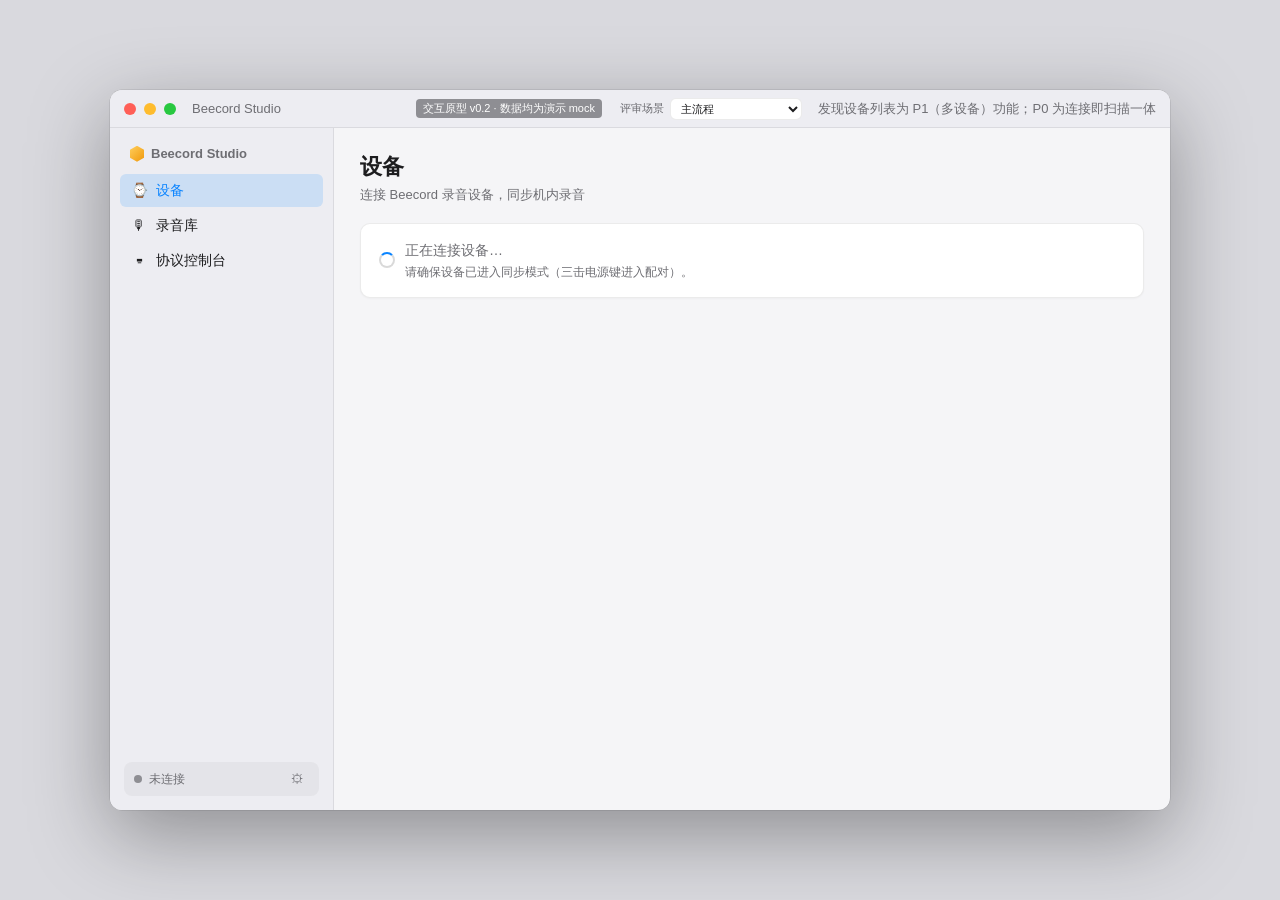
==== docs/prototype/index.html @ 078883e6 "feat: sidebar brand header, status footer, settings gear entry - Brand mark + app name at sidebar to" ====
<!DOCTYPE html>
<html lang="zh-CN">
<head>
<meta charset="utf-8">
<meta name="viewport" content="width=device-width, initial-scale=1">
<title>Beecord Studio — 交互原型</title>
<style>
  :root{
    --accent:#0a84ff; --text:#1d1d1f; --text2:#6e6e73; --text3:#8e8e93;
    --bg:#f5f5f7; --sidebar:rgba(237,237,242,.92); --card:#ffffff;
    --border:rgba(0,0,0,.08); --ok:#30d158; --warn:#ff9f0a; --danger:#ff453a;
  }
  *{margin:0;padding:0;box-sizing:border-box;-webkit-font-smoothing:antialiased}
  html,body{height:100%}
  body{
    font:14px/1.5 -apple-system,BlinkMacSystemFont,"SF Pro Text","PingFang SC",sans-serif;
    background:#d9d9de;color:var(--text);display:flex;align-items:center;justify-content:center;
  }
  .window{
    width:1060px;height:720px;background:var(--bg);border-radius:12px;overflow:hidden;
    box-shadow:0 24px 80px rgba(0,0,0,.35),0 0 0 .5px rgba(0,0,0,.15);
    display:flex;flex-direction:column;
  }
  .titlebar{
    height:38px;flex:none;display:flex;align-items:center;padding:0 14px;gap:8px;
    background:var(--sidebar);border-bottom:1px solid var(--border);user-select:none;
  }
  .dot{width:12px;height:12px;border-radius:50%}
  .dot.r{background:#ff5f57}.dot.y{background:#febc2e}.dot.g{background:#28c840}
  .titlebar span{margin-left:8px;font-size:13px;color:var(--text2)}
  .titlebar .proto{margin-left:auto;font-size:11px;color:#fff;background:#8e8e93;border-radius:4px;padding:1px 7px}
  .proto-picker{display:flex;align-items:center;gap:6px;margin-left:10px;font-size:11px;color:var(--text2)}
  .proto-picker select{font:11px -apple-system,sans-serif;padding:3px 6px;border:1px solid var(--border);border-radius:6px;background:#fff;color:var(--text)}
  .proto-note{margin-left:10px;font-size:11px;color:var(--warn)}
  .body{flex:1;display:flex;min-height:0;position:relative}
  /* ---------- 侧栏 ---------- */
  .sidebar{
    width:224px;flex:none;background:var(--sidebar);border-right:1px solid var(--border);
    display:flex;flex-direction:column;padding:12px 10px;user-select:none;
  }
  .brand{font-size:13px;font-weight:600;color:var(--text2);padding:4px 10px 10px;display:flex;align-items:center;gap:7px}
  .brand .hex{width:14px;height:16px;flex:none;background:linear-gradient(135deg,#ffce5c,#f0980a);
    clip-path:polygon(50% 0,100% 25%,100% 75%,50% 100%,0 75%,0 25%)}
  .nav-item{
    display:flex;align-items:center;gap:8px;padding:6px 10px;border-radius:6px;cursor:pointer;
    font-size:14px;color:var(--text);margin-bottom:2px;
  }
  .nav-item .ico{width:18px;text-align:center}
  .nav-item:hover{background:rgba(0,0,0,.05)}
  .nav-item.active{background:rgba(10,132,255,.15);color:var(--accent);font-weight:500}
  .nav-item.hidden{display:none}
  .sidebar .spacer{flex:1}
  .dev-status{
    margin:8px 4px 2px;padding:8px 10px;border-radius:8px;background:rgba(0,0,0,.04);
    font-size:12px;color:var(--text2);display:flex;align-items:center;gap:7px;
  }
  .dev-status .sd{width:8px;height:8px;border-radius:50%;background:var(--text3)}
  .dev-status.on .sd{background:var(--ok)}
  .dev-gear{margin-left:auto;border:none;background:transparent;cursor:pointer;font-size:13px;
    color:var(--text2);padding:1px 5px;border-radius:5px;line-height:1.2}
  .dev-gear:hover{background:rgba(0,0,0,.06)}
  /* ---------- 主区 ---------- */
  .main{flex:1;overflow-y:auto;padding:22px 26px;min-width:0}
  .main section{display:none}
  .main section.active{display:block}
  h1{font-size:22px;font-weight:700;margin-bottom:2px}
  .sub{color:var(--text2);font-size:13px;margin-bottom:18px}
  .card{
    background:var(--card);border:1px solid var(--border);border-radius:10px;
    padding:16px 18px;margin-bottom:16px;box-shadow:0 1px 2px rgba(0,0,0,.03);
  }
  .card h3{font-size:14px;font-weight:600;margin-bottom:10px}
  /* 按钮 */
  button{
    font:13px/1 -apple-system,sans-serif;padding:6px 14px;border-radius:6px;cursor:pointer;
    border:1px solid var(--border);background:#fff;color:var(--text);
  }
  button:hover:not(:disabled){background:#f2f2f5}
  button.primary{background:var(--accent);border-color:transparent;color:#fff}
  button.primary:hover:not(:disabled){background:#0066d6}
  button.danger{color:var(--danger)}
  button:disabled{opacity:.45;cursor:default}
  button.sm{padding:4px 10px;font-size:12px}
  /* 扫描/设备 */
  .scan-row{display:flex;align-items:center;gap:10px;color:var(--text2)}
  .scan-sub{font-size:12px;color:var(--text2);margin-top:2px}
  .spinner{
    width:16px;height:16px;border:2px solid rgba(0,0,0,.15);border-top-color:var(--accent);
    border-radius:50%;animation:spin 1s linear infinite;flex:none;
  }
  @keyframes spin{to{transform:rotate(360deg)}}
  .dev-row{display:flex;align-items:center;gap:14px}
  .dev-ico{
    width:44px;height:44px;border-radius:10px;background:linear-gradient(135deg,#ffce5c,#f0980a);
    display:flex;align-items:center;justify-content:center;font-size:22px;flex:none;color:#101014;
  }
  .dev-meta{flex:1;min-width:0}
  .dev-name{font-weight:600;font-size:15px}
  .dev-sub{font-size:12px;color:var(--text2);margin-top:2px}
  .info-grid{display:grid;grid-template-columns:repeat(4,1fr);gap:12px;margin-bottom:6px}
  .info-item .k{font-size:11px;color:var(--text3)}
  .info-item .v{font-size:15px;font-weight:600;margin-top:1px}
  .meter{height:6px;border-radius:3px;background:rgba(0,0,0,.08);overflow:hidden;margin-top:6px}
  .meter>i{display:block;height:100%;background:var(--accent);border-radius:3px}
  /* 文件表 */
  .files-toolbar{display:flex;align-items:center;gap:12px;margin-bottom:10px;font-size:13px}
  .files-toolbar .grow{flex:1}
  table{width:100%;border-collapse:collapse;font-size:13px}
  th{font-size:11px;color:var(--text3);text-align:left;font-weight:500;padding:4px 8px;border-bottom:1px solid var(--border)}
  td{padding:7px 8px;border-bottom:1px solid rgba(0,0,0,.05)}
  tr:last-child td{border-bottom:none}
  tr.sel td{background:rgba(10,132,255,.06)}
  .st{font-size:12px;color:var(--text3);white-space:nowrap}
  .st.ok{color:var(--ok)}
  .st.dl{color:var(--accent)}
  .st .mini{display:inline-block;width:80px;height:4px;background:rgba(0,0,0,.1);border-radius:2px;vertical-align:middle;margin-right:6px;overflow:hidden}
  .st .mini>i{display:block;height:100%;background:var(--accent)}
  .dl-footer{display:none;align-items:center;gap:12px;margin-top:12px;padding-top:12px;border-top:1px solid var(--border);font-size:12px;color:var(--text2)}
  .dl-footer .bar{flex:1;height:6px;border-radius:3px;background:rgba(0,0,0,.08);overflow:hidden}
  .dl-footer .bar>i{display:block;height:100%;background:var(--accent);width:0%}
  /* 开关 */
  .switch{position:relative;width:34px;height:20px;display:inline-block;vertical-align:middle}
  .switch input{display:none}
  .switch i{position:absolute;inset:0;background:rgba(0,0,0,.18);border-radius:10px;transition:.2s;cursor:pointer}
  .switch i:before{content:"";position:absolute;width:16px;height:16px;background:#fff;border-radius:50%;top:2px;left:2px;transition:.2s;box-shadow:0 1px 2px rgba(0,0,0,.2)}
  .switch input:checked+i{background:var(--ok)}
  .switch input:checked+i:before{left:16px}
  /* 录音库 */
  .lib-wrap{display:flex;gap:16px;min-height:0}
  .lib-list{width:280px;flex:none;display:flex;flex-direction:column;gap:6px}
  .lib-item{background:var(--card);border:1px solid var(--border);border-radius:8px;padding:10px 12px;cursor:pointer}
  .lib-item:hover{border-color:rgba(10,132,255,.4)}
  .lib-item.active{border-color:var(--accent);box-shadow:0 0 0 1px var(--accent)}
  .lib-item .t{font-weight:600;font-size:13px}
  .lib-item .m{font-size:11px;color:var(--text3);margin-top:2px;display:flex;justify-content:space-between}
  .badge{font-size:10px;padding:1px 6px;border-radius:4px;background:rgba(0,0,0,.07);color:var(--text2)}
  .badge.tr{color:var(--accent);background:rgba(10,132,255,.12)}
  .badge.sum{color:#bf5af2;background:rgba(191,90,242,.12)}
  .lib-detail{flex:1;min-width:0}
  .lib-title{font-size:17px;font-weight:700;border:none;background:transparent;width:100%;outline:none;padding:2px 0}
  .player{display:flex;flex-direction:column;gap:10px}
  .wave{display:flex;align-items:flex-end;gap:2px;height:56px;padding:4px 2px}
  .wave i{flex:1;background:rgba(10,132,255,.35);border-radius:1px;min-height:3px}
  .wave i.played{background:var(--accent)}
  .pc{display:flex;align-items:center;gap:14px}
  .pc button{border-radius:16px}
  .pc .time{font-size:12px;color:var(--text2);font-variant-numeric:tabular-nums}
  .pc .prog{flex:1;height:4px;background:rgba(0,0,0,.08);border-radius:2px;overflow:hidden;cursor:pointer}
  .pc .prog>i{display:block;height:100%;background:var(--accent);width:0%}
  .op-row{display:flex;gap:8px;flex-wrap:wrap;margin-top:12px}
  .tabs{display:flex;gap:2px;border-bottom:1px solid var(--border);margin:16px 0 12px}
  .tabs div{padding:6px 14px;font-size:13px;cursor:pointer;color:var(--text2);border-bottom:2px solid transparent;margin-bottom:-1px}
  .tabs div.active{color:var(--accent);border-bottom-color:var(--accent);font-weight:500}
  .tr-line{display:flex;gap:12px;font-size:13px;padding:5px 0;cursor:pointer}
  .tr-line:hover{background:rgba(10,132,255,.05)}
  .tr-line .ts{color:var(--accent);font-variant-numeric:tabular-nums;flex:none;font-size:12px;padding-top:1px}
  .empty{display:flex;flex-direction:column;align-items:center;gap:10px;padding:34px 0;color:var(--text2);font-size:13px}
  .empty-state{min-height:400px;display:flex;flex-direction:column;align-items:center;justify-content:center;text-align:center;padding:40px}
  .state-icon{width:40px;height:40px;color:var(--text3);margin-bottom:4px}
  .state-title{font-size:15px;line-height:1.4;font-weight:600;color:var(--text)}
  .state-copy{max-width:380px;line-height:1.6;color:var(--text2)}
  .state-actions{display:flex;align-items:center;justify-content:center;gap:8px;margin-top:6px}
  #files-empty{min-height:250px;justify-content:center}
  #files-empty .state-copy{max-width:330px}
  .permission-overlay{position:absolute;inset:0;z-index:30;display:none;align-items:center;justify-content:center;background:rgba(245,245,247,.97)}
  .permission-overlay .empty-state{width:480px;min-height:0;background:transparent;border:none;box-shadow:none}
  .sum-sec{margin-bottom:14px}
  .sum-sec h4{font-size:13px;color:var(--accent);margin-bottom:6px}
  .sum-sec li{font-size:13px;margin-left:18px;margin-bottom:4px}
  /* 控制台 */
  .con-toolbar{display:flex;gap:8px;flex-wrap:wrap;margin-bottom:12px;align-items:center}
  .con-toolbar select{font:12px -apple-system;padding:4px 8px;border-radius:6px;border:1px solid var(--border)}
  .con-log{height:390px;overflow-y:auto;background:#1e1e24;border-radius:8px;padding:10px 12px;font:12px/1.7 "SF Mono",Menlo,monospace}
  .con-log .row{display:flex;gap:10px;white-space:nowrap;cursor:default}
  .con-log .t{color:#636366}
  .con-log .dir.up{color:#64d2ff}
  .con-log .dir.dn{color:#30d158}
  .con-log .ty{color:#bf5af2}
  .con-log .pl{color:#d9d9de;overflow:hidden;text-overflow:ellipsis}
  .con-log .pl b{color:#ffd60a;font-weight:400}
  .con-input{display:flex;gap:8px;margin-top:10px}
  .con-input input{flex:1;font:12px "SF Mono",Menlo,monospace;padding:8px 10px;border:1px solid var(--border);border-radius:6px;background:#fff}
  /* 设置 */
  .form-row{display:flex;align-items:center;gap:12px;padding:8px 0;border-bottom:1px solid rgba(0,0,0,.05)}
  .form-row:last-child{border-bottom:none}
  .form-row label{width:120px;flex:none;font-size:13px;color:var(--text2)}
  .form-row input[type=text],.form-row input[type=password],.form-row select{
    flex:1;font:13px -apple-system;padding:6px 10px;border:1px solid var(--border);border-radius:6px;background:#fff;max-width:360px;
  }
  .form-row .note{font-size:11px;color:var(--text3)}
  .ck-row{display:flex;gap:18px;flex-wrap:wrap;font-size:13px;padding-top:4px}
  .ck-row label{display:flex;gap:6px;align-items:center}
  .toast{
    position:fixed;left:50%;bottom:34px;transform:translateX(-50%) translateY(20px);
    background:rgba(30,30,36,.94);color:#fff;font-size:13px;padding:9px 18px;border-radius:8px;
    opacity:0;transition:.25s;pointer-events:none;
  }
  .toast.show{opacity:1;transform:translateX(-50%) translateY(0)}
</style>
</head>
<body>
<div class="window">
  <div class="titlebar">
    <div class="dot r"></div><div class="dot y"></div><div class="dot g"></div>
    <span>Beecord Studio</span>
    <span class="proto">交互原型 v0.2 · 数据均为演示 mock</span>
    <label class="proto-picker">评审场景
      <select id="prototype-scenario">
        <option value="normal">主流程</option>
        <option value="no-device">未发现设备</option>
        <option value="device-empty">已连接 · 设备无录音</option>
        <option value="library-empty">录音库为空</option>
        <option value="library-no-selection">录音库未选择</option>
        <option value="bluetooth-off">蓝牙不可用</option>
      </select>
    </label>
    <span class="proto-note">发现设备列表为 P1（多设备）功能；P0 为连接即扫描一体</span>
  </div>
  <div class="body">
    <aside class="sidebar">
      <div class="brand"><span class="hex"></span>Beecord Studio</div>
      <div class="nav-item active" data-view="device"><span class="ico">⌚</span>设备</div>
      <div class="nav-item" data-view="library"><span class="ico">🎙</span>录音库</div>
      <div class="nav-item" data-view="console" id="nav-console"><span class="ico">⌨</span>协议控制台</div>
      <div class="spacer"></div>
      <div class="dev-status" id="dev-status"><span class="sd"></span><span id="dev-status-text">未连接</span><button class="dev-gear" id="btn-settings-gear" title="设置（实际实现为标准 Settings 窗口 ⌘,）">⚙</button></div>
    </aside>

    <main class="main">
      <!-- ============ 设备 ============ -->
      <section id="view-device" class="active">
        <h1>设备</h1>
        <div class="sub">连接 Beecord 录音设备，同步机内录音</div>

        <div class="card" id="scan-card">
          <div class="scan-row"><div class="spinner"></div>
            <div><div>正在连接设备…</div><div class="scan-sub">请确保设备已进入同步模式（三击电源键进入配对）。</div></div>
          </div>
        </div>

        <div class="card empty-state" id="device-empty" style="display:none">
          <svg class="state-icon" viewBox="0 0 40 40" fill="none" stroke="currentColor" stroke-width="1.5" aria-hidden="true">
            <rect x="12" y="8" width="16" height="24" rx="5"></rect><path d="M16 4h8M16 36h8M17 14h6M17 18h6"></path>
          </svg>
          <div class="state-title">未发现 Beecord 设备</div>
          <div class="state-copy">确认手表已开机并位于 Mac 附近，然后三击电源键进入配对模式。</div>
          <div class="state-actions"><button class="primary" id="btn-rescan">重新扫描</button></div>
        </div>

        <div id="connected-area" style="display:none">
          <div class="card">
            <div class="dev-row" style="margin-bottom:12px">
              <div class="dev-ico">⌚</div>
              <div class="dev-meta">
                <div class="dev-name">Beecord Watch · A1B2</div>
                <div class="dev-sub">已连接 · MTU 247 · 52 KB/s</div>
              </div>
              <button id="btn-disconnect">断开</button>
            </div>
            <div class="info-grid">
              <div class="info-item"><div class="k">型号</div><div class="v">Beecord Watch</div></div>
              <div class="info-item"><div class="k">固件</div><div class="v">0.1.0 (BE EC)</div></div>
              <div class="info-item"><div class="k">电量</div><div class="v" id="dev-batt">68%</div></div>
              <div class="info-item"><div class="k">存储</div><div class="v">6.2 / 29,816 MB</div>
                <div class="meter"><i style="width:21%"></i></div></div>
            </div>
          </div>

          <div class="card">
            <div class="files-toolbar">
              <label><input type="checkbox" id="ck-all"> 全选</label>
              <span style="color:var(--text3)">设备文件（<span id="file-total">0</span>）</span>
              <span class="grow"></span>
              <label style="font-size:12px;color:var(--text2)">自动同步新录音
                <span class="switch"><input type="checkbox" checked><i></i></span></label>
              <button class="primary" id="btn-dl" disabled>下载所选(0)</button>
              <button class="sm" id="btn-refresh">刷新</button>
            </div>
            <div class="empty" id="files-empty" style="display:none">
              <svg class="state-icon" viewBox="0 0 40 40" fill="none" stroke="currentColor" stroke-width="1.5" aria-hidden="true">
                <path d="M5 20h3l3-10 5 20 5-16 5 12 3-6h6" stroke-linecap="round" stroke-linejoin="round"></path>
              </svg>
              <div class="state-title">设备上还没有录音</div>
              <div class="state-copy">在手表上按功能键开始录音。保存后回到这里刷新，即可同步到录音库。</div>
              <div class="state-actions"><button class="primary" id="btn-empty-refresh">刷新文件列表</button></div>
            </div>
            <table id="file-table">
              <thead><tr><th style="width:26px"></th><th>文件名</th><th style="width:70px">时长</th><th style="width:80px">大小</th><th style="width:130px">状态</th></tr></thead>
              <tbody id="file-tbody"></tbody>
            </table>
            <div class="dl-footer" id="dl-footer">
              <span id="dl-text">准备中…</span>
              <div class="bar"><i id="dl-bar"></i></div>
              <button class="sm" id="btn-cancel-dl">取消</button>
            </div>
          </div>
        </div>
      </section>

      <!-- ============ 录音库 ============ -->
      <section id="view-library">
        <h1>录音库</h1>
        <div class="sub">已同步录音的播放、转写与 AI 纪要（全部本地保存）</div>
        <div class="card empty-state" id="library-empty" style="display:none">
          <svg class="state-icon" viewBox="0 0 40 40" fill="none" stroke="currentColor" stroke-width="1.5" aria-hidden="true">
            <path d="M5 20h3l3-10 5 20 5-16 5 12 3-6h6" stroke-linecap="round" stroke-linejoin="round"></path>
          </svg>
          <div class="state-title">录音库还是空的</div>
          <div class="state-copy">连接 Beecord 设备并同步录音后，可在这里播放、转写和生成 AI 纪要。</div>
          <div class="state-actions"><button class="primary" id="btn-library-sync">前往设备同步</button></div>
        </div>
        <div class="lib-wrap" id="library-content">
          <div class="lib-list" id="lib-list"></div>
          <div class="lib-detail">
            <div class="card empty-state" id="library-no-selection" style="display:none">
              <svg class="state-icon" viewBox="0 0 40 40" fill="none" stroke="currentColor" stroke-width="1.5" aria-hidden="true">
                <path d="M8 11h24M8 20h24M8 29h15" stroke-linecap="round"></path>
              </svg>
              <div class="state-title">未选择录音</div>
              <div class="state-copy">从左侧选择一条录音，查看播放器、转写和 AI 纪要。</div>
              <div class="state-actions"><button class="primary" id="btn-select-recent">选择最近录音</button></div>
            </div>
            <div id="library-detail-content">
              <div class="card">
                <input class="lib-title" id="lib-title" value="选择左侧录音查看详情">
                <div class="player" id="player" style="display:none;margin-top:10px">
                  <div class="wave" id="wave"></div>
                  <div class="pc">
                    <button class="sm" id="btn-back15">−15s</button>
                    <button class="primary" id="btn-play" style="width:64px">播放</button>
                    <button class="sm" id="btn-fwd15">+15s</button>
                    <button class="sm" id="btn-speed">1.0×</button>
                    <div class="prog" id="pc-prog"><i id="pc-bar"></i></div>
                    <span class="time" id="pc-time">00:00 / 00:34</span>
                  </div>
                  <div class="op-row">
                    <button class="sm">导出 m4a</button>
                    <button class="sm">导出 wav</button>
                    <button class="sm" id="btn-finder">显示于 Finder</button>
                    <button class="sm danger" id="btn-del">删除</button>
                  </div>
                </div>
              </div>
              <div class="card" id="lib-tabs-card" style="display:none">
                <div class="tabs">
                  <div class="active" data-tab="transcript">转写</div>
                  <div data-tab="summary">AI 纪要</div>
                </div>
                <div id="tab-transcript">
                  <div class="empty" id="tr-empty">
                    <div>尚未转写（本地 whisper，内容不出本机）</div>
                    <button class="primary" id="btn-transcribe">开始转写</button>
                  </div>
                  <div id="tr-progress" style="display:none;padding:18px 0">
                    <div class="scan-row"><div class="spinner"></div><span id="tr-progress-text">whisper-small 加载中…</span></div>
                  </div>
                  <div id="tr-lines" style="display:none"></div>
                </div>
                <div id="tab-summary" style="display:none">
                  <div class="empty" id="sum-empty">
                    <div id="sum-empty-text">生成会议纪要需要已配置的 AI 端点与完成转写</div>
                    <button class="primary" id="btn-summary">生成纪要</button>
                  </div>
                  <div id="sum-body" style="display:none"></div>
                </div>
              </div>
            </div>
          </div>
        </div>
      </section>

      <!-- ============ 协议控制台 ============ -->
      <section id="view-console">
        <h1>协议控制台</h1>
        <div class="sub">开发者模式 · BuzzLink 帧日志与原始命令（可导出为固件测试向量）</div>
        <div class="card">
          <div class="con-toolbar">
            <button class="sm" data-cmd="list">列文件</button>
            <button class="sm" data-cmd="info">查信息</button>
            <button class="sm" data-cmd="begin">开始下载</button>
            <button class="sm" data-cmd="verify">结束校验</button>
            <span style="flex:1"></span>
            <select id="con-filter"><option value="">全部</option><option value="up">上行 →</option><option value="dn">下行 ←</option></select>
            <button class="sm" id="con-clear">清除</button>
            <button class="sm" id="con-export">导出向量</button>
          </div>
          <div class="con-log" id="con-log"></div>
          <div class="con-input">
            <input id="con-hex" placeholder="自定义 hex，如：be ec 05 60 07ff 7b226f70223a226c697374227d">
            <button class="primary" id="con-send">发送</button>
          </div>
        </div>
      </section>

      <!-- ============ 设置 ============ -->
      <section id="view-settings">
        <h1>设置</h1>
        <div class="sub">通用、AI 服务与转写（实际实现为标准 Settings 窗口 ⌘,）</div>
        <div class="card">
          <h3>通用</h3>
          <div class="form-row"><label>下载目录</label><input type="text" value="~/Documents/Beecord" readonly><button class="sm">选择…</button></div>
          <div class="form-row"><label>自动同步新录音</label><span class="switch"><input type="checkbox" checked><i></i></span><span class="note">连接设备后自动下载未同步的录音</span></div>
          <div class="form-row"><label>开发者模式</label><span class="switch"><input type="checkbox" id="set-devmode" checked><i></i></span><span class="note">在侧栏显示协议控制台</span></div>
        </div>
        <div class="card">
          <h3>AI 服务（云端，可选 · key 存于系统钥匙串）</h3>
          <div class="form-row"><label>Provider</label>
            <select id="ai-provider"><option>Kimi</option><option>DeepSeek</option><option>Qwen（通义千问）</option><option>自定义（OpenAI 兼容）</option></select>
          </div>
          <div class="form-row"><label>Base URL</label><input type="text" id="ai-base" value="https://api.moonshot.cn/v1"></div>
          <div class="form-row"><label>API Key</label><input type="password" id="ai-key" value="sk-demo-key-not-real"></div>
          <div class="form-row"><label>Model</label><input type="text" id="ai-model" value="kimi-k2-0905-preview"></div>
          <div class="form-row"><label>功能开关</label>
            <div class="ck-row">
              <label><input type="checkbox" checked> 摘要</label>
              <label><input type="checkbox" checked> 会议纪要</label>
              <label><input type="checkbox" checked> 待办提取</label>
              <label><input type="checkbox"> 翻译</label>
            </div>
          </div>
          <div class="form-row"><label></label>
            <button class="sm" id="btn-ai-test">测试连接</button>
            <span class="note" id="ai-test-result">未测试</span>
          </div>
        </div>
        <div class="card">
          <h3>转写（本地 whisper.cpp）</h3>
          <div class="form-row"><label>模型</label><select><option>whisper-small（推荐 461MB）</option><option>whisper-base 142MB</option><option>whisper-tiny 75MB</option></select><button class="sm">管理模型…</button></div>
          <div class="form-row"><label>语言</label><select><option>自动检测</option><option>中文</option><option>English</option></select></div>
        </div>
        <div class="card">
          <h3>关于</h3>
          <div class="form-row"><label>版本</label><span class="note">Beecord Studio 0.1.0 (prototype) · Apache-2.0 · 本地优先，云端 AI 显式开启</span></div>
        </div>
      </section>
    </main>
    <div class="permission-overlay" id="bluetooth-overlay">
      <div class="empty-state">
        <svg class="state-icon" viewBox="0 0 40 40" fill="none" stroke="currentColor" stroke-width="1.7" aria-hidden="true">
          <path d="M20 35V5l9 7-9 7 9 7-9 9M11 12l18 14M11 26l18-14" stroke-linecap="round" stroke-linejoin="round"></path>
        </svg>
        <div class="state-title">蓝牙不可用</div>
        <div class="state-copy">请在 macOS 中打开蓝牙，并允许 Beecord Studio 使用蓝牙后再试。</div>
        <div class="state-actions">
          <button class="primary" id="btn-open-bluetooth">打开系统设置</button>
          <button id="btn-bluetooth-retry">重试</button>
        </div>
      </div>
    </div>
  </div>
</div>
<div class="toast" id="toast"></div>
<script>
/* ================= 状态 ================= */
const S = {
  connected:false, scanned:false, aiConfigured:false, devMode:true,
  files:[
    {name:"2026-10-13 16_50_55.ogg",dur:"34s",size:"188 KB",dl:false},
    {name:"2026-10-13 13_48_28.ogg",dur:"15s",size:"83 KB",dl:false},
    {name:"2026-10-13 12_11_33.ogg",dur:"16s",size:"89 KB",dl:false},
    {name:"2026-10-13 12_09_16.ogg",dur:"10s",size:"56 KB",dl:false},
    {name:"2026-10-13 12_07_53.ogg",dur:"10s",size:"55 KB",dl:false},
    {name:"2026-10-13 12_13_02.ogg",dur:"2s",size:"12 KB",dl:false},
    {name:"2026-10-13 11_17_52.ogg",dur:"20s",size:"112 KB",dl:false},
  ],
  lib:[
    {t:"周会同步 10-13", m:"10-13 16:50 · 34s", dur:34, badge:"已纪要", cls:"sum"},
    {t:"客户访谈片段", m:"10-13 13:48 · 15s", dur:15, badge:"已转写", cls:"tr"},
    {t:"2026-10-13 12_11_33", m:"10-13 12:11 · 16s", dur:16, badge:"未转写", cls:""},
  ],
  curLib:null, playing:false, playT:0, speed:1, timer:null, dlCancel:false, scanTimer:null,
};
const $ = id => document.getElementById(id);
function toast(msg){ const t=$("toast"); t.textContent=msg; t.classList.add("show");
  clearTimeout(t._h); t._h=setTimeout(()=>t.classList.remove("show"),2200); }
const fmtT = s => `${String(Math.floor(s/60)).padStart(2,"0")}:${String(Math.floor(s%60)).padStart(2,"0")}`;
const SCENARIOS=new Set(["normal","no-device","device-empty","library-empty","library-no-selection","bluetooth-off"]);
const requestedScenario=new URLSearchParams(location.search).get("state")||"normal";
const SCENARIO=SCENARIOS.has(requestedScenario)?requestedScenario:"normal";
$("prototype-scenario").value=SCENARIO;
$("prototype-scenario").onchange=e=>{
  const url=new URL(location.href);
  if(e.target.value==="normal") url.searchParams.delete("state");
  else url.searchParams.set("state",e.target.value);
  location.href=url.href;
};

/* ================= 视图路由 ================= */
function showView(name){
  document.querySelectorAll(".nav-item").forEach(x=>x.classList.toggle("active",x.dataset.view===name));
  document.querySelectorAll(".main section").forEach(s=>s.classList.toggle("active",s.id==="view-"+name));
  if(name==="library"){
    if(S.curLib===null&&S.lib.length&&SCENARIO!=="library-no-selection") selectLib(0);
    else renderLibraryState();
  }
}
document.querySelectorAll(".nav-item").forEach(n=>{ n.onclick=()=>showView(n.dataset.view); });
$("btn-settings-gear").onclick=()=>showView("settings");

/* ================= 设备页 ================= */
// P0 连接即扫描一体：扫描中（连接中）→ 直达已连接；发现设备列表为 P1（见标题栏注记）
function showDeviceStage(stage){
  const visible={scan:"scan-card",empty:"device-empty"}[stage];
  ["scan-card","device-empty"].forEach(id=>{ $(id).style.display=id===visible?"":"none"; });
  $("connected-area").style.display=stage==="connected"?"":"none";
}
function setConnectedUI(on){
  S.connected=on;
  $("dev-status").classList.toggle("on",on);
  $("dev-status-text").textContent=on?"Beecord Watch · A1B2 已连接":"未连接";
}
function startScan(){
  if(S.connected) return;
  clearTimeout(S.scanTimer);
  showDeviceStage("scan");
  S.scanTimer=setTimeout(()=>{
    S.scanned=true;
    if(SCENARIO==="no-device"){
      showDeviceStage("empty");
      return;
    }
    // P0：扫描即连接，成功直达已连接
    setConnectedUI(true);
    showDeviceStage("connected");
    renderFiles();
    toast("已连接 · MTU 247 协商完成");
  },1600);
}
$("btn-rescan").onclick=()=>startScan();
$("btn-disconnect").onclick = ()=>{
  setConnectedUI(false);
  S.scanned=true;
  showDeviceStage("empty");
};
function refreshFiles(){ renderFiles(); toast(S.files.length?"文件列表已刷新":"设备上仍没有录音"); }
$("btn-refresh").onclick=refreshFiles;
$("btn-empty-refresh").onclick=refreshFiles;
$("btn-open-bluetooth").onclick=()=>toast("原型演示：将打开 macOS 蓝牙设置");
$("btn-bluetooth-retry").onclick=()=>toast("蓝牙仍不可用（当前评审场景）");

function renderFiles(){
  const tb=$("file-tbody"); tb.innerHTML="";
  const hasFiles=S.files.length>0;
  $("file-total").textContent=S.files.length;
  $("file-table").style.display=hasFiles?"":"none";
  $("files-empty").style.display=hasFiles?"none":"flex";
  $("ck-all").disabled=!hasFiles;
  if(!hasFiles) $("ck-all").checked=false;
  S.files.forEach((f,i)=>{
    const tr=document.createElement("tr");
    tr.innerHTML=`<td><input type="checkbox" data-i="${i}" ${f.dl?"disabled":""}></td>
      <td>${f.name}</td><td>${f.dur}</td><td>${f.size}</td>
      <td><span class="st ${f.dl?"ok":""}" id="st-${i}">${f.dl?"✓ 已校验":"未下载"}</span></td>`;
    tb.appendChild(tr);
  });
  tb.querySelectorAll("input[type=checkbox]").forEach(ck=>{
    ck.onchange=()=>{ ck.closest("tr").classList.toggle("sel",ck.checked); updateDlBtn(); };
  });
  updateDlBtn();
}
function selectedIdx(){ return [...document.querySelectorAll("#file-tbody input[type=checkbox]")]
  .filter(c=>c.checked&&!c.disabled).map(c=>+c.dataset.i); }
function updateDlBtn(){
  const n=selectedIdx().length;
  $("btn-dl").textContent=`下载所选(${n})`; $("btn-dl").disabled=n===0;
}
$("ck-all").onchange = e=>{
  document.querySelectorAll("#file-tbody input[type=checkbox]").forEach(c=>{
    if(!c.disabled){ c.checked=e.target.checked; c.closest("tr").classList.toggle("sel",c.checked); }
  });
  updateDlBtn();
};
$("btn-cancel-dl").onclick = ()=>{ S.dlCancel=true; };
$("btn-dl").onclick = async ()=>{
  const list=selectedIdx(); if(!list.length) return;
  S.dlCancel=false;
  $("btn-dl").disabled=true; $("ck-all").disabled=true;
  $("dl-footer").style.display="flex";
  for(let k=0;k<list.length;k++){
    const i=list[k], f=S.files[i], st=$("st-"+i);
    st.className="st dl"; st.innerHTML=`<span class="mini"><i style="width:0%"></i></span>0%`;
    for(let p=0;p<=100;p+=4){
      if(S.dlCancel){ st.className="st"; st.textContent="未下载";
        $("dl-footer").style.display="none"; $("ck-all").disabled=false; toast("已取消");
        return; }
      st.innerHTML=`<span class="mini"><i style="width:${p}%"></i></span>${p}%`;
      $("dl-text").textContent=`${k+1}/${list.length} · ${f.name} · 52 KB/s · 剩余 ${Math.ceil((100-p)/28)}s`;
      $("dl-bar").style.width=((k+p/100)/list.length*100)+"%";
      await new Promise(r=>setTimeout(r,45));
    }
    S.files[i].dl=true;
    st.className="st ok"; st.textContent="✓ 已校验";
    const ck=document.querySelector(`#file-tbody input[data-i="${i}"]`);
    ck.checked=false; ck.disabled=true; ck.closest("tr").classList.remove("sel");
  }
  $("dl-footer").style.display="none"; $("ck-all").disabled=false; $("ck-all").checked=false;
  toast(`同步完成：${list.length} 个文件，CRC 全部通过`);
};

/* ================= 录音库 ================= */
function renderLibraryState(){
  const empty=S.lib.length===0;
  $("library-empty").style.display=empty?"flex":"none";
  $("library-content").style.display=empty?"none":"";
  const noSelection=!empty&&S.curLib===null;
  $("library-no-selection").style.display=noSelection?"flex":"none";
  $("library-detail-content").style.display=noSelection?"none":"";
}
function renderLib(){
  const el=$("lib-list"); el.innerHTML="";
  S.lib.forEach((r,i)=>{
    const d=document.createElement("div");
    d.className="lib-item"+(S.curLib===i?" active":"");
    d.innerHTML=`<div class="t">${r.t}</div>
      <div class="m"><span>${r.m}</span><span class="badge ${r.cls}" id="lib-badge-${i}">${r.badge}</span></div>`;
    d.onclick=()=>selectLib(i);
    el.appendChild(d);
  });
  renderLibraryState();
}
function selectLib(i){
  if(!S.lib[i]){ S.curLib=null; renderLib(); return; }
  S.curLib=i; renderLib();
  const r=S.lib[i];
  $("lib-title").value=r.t;
  $("player").style.display=""; $("lib-tabs-card").style.display="";
  $("pc-time").textContent=`00:00 / ${fmtT(r.dur)}`;
  genWave(); setProgress(0);
}
$("btn-library-sync").onclick=()=>{ showView("device"); if(!S.connected&&!S.scanned) startScan(); };
$("btn-select-recent").onclick=()=>selectLib(0);
function genWave(){
  const w=$("wave"); w.innerHTML="";
  for(let i=0;i<72;i++){
    const h=12+Math.abs(Math.sin(i*1.7)+Math.sin(i*.53)*1.6)*22;
    const b=document.createElement("i"); b.style.height=h+"px"; w.appendChild(b);
  }
}
function setProgress(sec){
  const r=S.lib[S.curLib]; S.playT=Math.max(0,Math.min(sec,r.dur));
  const pct=S.playT/r.dur*100;
  $("pc-bar").style.width=pct+"%";
  $("pc-time").textContent=`${fmtT(S.playT)} / ${fmtT(r.dur)}`;
  const bars=$("wave").children, n=Math.floor(pct/100*bars.length);
  for(let i=0;i<bars.length;i++) bars[i].classList.toggle("played",i<n);
}
$("btn-play").onclick = ()=>{
  if(S.playing){ clearInterval(S.timer); S.playing=false; $("btn-play").textContent="播放"; return; }
  S.playing=true; $("btn-play").textContent="暂停";
  S.timer=setInterval(()=>{
    setProgress(S.playT+0.2*S.speed);
    if(S.playT>=S.lib[S.curLib].dur){ clearInterval(S.timer); S.playing=false; $("btn-play").textContent="播放"; }
  },200);
};
$("btn-back15").onclick=()=>setProgress(S.playT-15);
$("btn-fwd15").onclick=()=>setProgress(S.playT+15);
$("btn-speed").onclick=e=>{
  S.speed=S.speed===1?1.5:S.speed===1.5?2:1;
  e.target.textContent=S.speed.toFixed(1)+"×";
};
$("pc-prog").onclick=e=>{
  const r=e.currentTarget.getBoundingClientRect();
  setProgress((e.clientX-r.left)/r.width*S.lib[S.curLib].dur);
};
$("btn-finder").onclick=()=>toast("原型演示：Finder 路径 ~/Documents/Beecord");
$("btn-del").onclick=()=>toast("原型演示：删除需二次确认");
$("lib-title").onchange=e=>{ S.lib[S.curLib].t=e.target.value; renderLib(); };

/* tabs */
document.querySelectorAll("#lib-tabs-card .tabs div").forEach(t=>{
  t.onclick=()=>{
    document.querySelectorAll("#lib-tabs-card .tabs div").forEach(x=>x.classList.remove("active"));
    t.classList.add("active");
    $("tab-transcript").style.display=t.dataset.tab==="transcript"?"":"none";
    $("tab-summary").style.display=t.dataset.tab==="summary"?"":"none";
  };
});

/* 转写 */
const TRANSCRIPT=[
  [0,"好，那我们开始今天的周会。"],[4,"首先是协议进展，BLE 文件同步已经全链路跑通。"],
  [9,"下载速率稳定在 52KB/s，CRC 校验全部通过。"],[14,"下一步是开发板到货后的固件移植。"],
  [19,"客户端这边先做 Mac 版，支持本地转写。"],[24,"AI 纪要走可选的云端端点，默认本地优先。"],
  [29,"好，今天就这些，散会。"],
];
$("btn-transcribe").onclick=async ()=>{
  $("tr-empty").style.display="none"; $("tr-progress").style.display="";
  $("tr-progress-text").textContent="whisper-small 加载中…";
  await new Promise(r=>setTimeout(r,900));
  $("tr-progress-text").textContent="转写中… 00:12 / 00:34";
  await new Promise(r=>setTimeout(r,900));
  $("tr-progress-text").textContent="转写中… 00:27 / 00:34";
  await new Promise(r=>setTimeout(r,800));
  $("tr-progress").style.display="none";
  const box=$("tr-lines"); box.style.display=""; box.innerHTML="";
  TRANSCRIPT.forEach(([ts,tx])=>{
    const d=document.createElement("div"); d.className="tr-line";
    d.innerHTML=`<span class="ts">${fmtT(ts)}</span><span>${tx}</span>`;
    d.onclick=()=>{ setProgress(ts); toast("已跳转到 "+fmtT(ts)); };
    box.appendChild(d);
  });
  const b=$("lib-badge-"+S.curLib); b.textContent="已转写"; b.className="badge tr";
  S.lib[S.curLib].badge="已转写"; S.lib[S.curLib].cls="tr";
  toast("转写完成（本地 whisper-small）");
};

/* AI 纪要 */
const SUMMARY={
  "要点":["BLE 文件同步链路已跑通：52KB/s，CRC 校验全部通过","固件移植等待开发板到货","Mac 客户端优先实现本地转写能力"],
  "决议":["客户端数据策略确定为本地优先","云端 AI 仅作为可选配置，由用户自行接入端点"],
  "待办":["开发板到货后完成 M1 硬件自检","完成 Beecord Studio P0 交互评审并进入实现"],
};
$("btn-summary").onclick=async ()=>{
  if(!S.aiConfigured){ toast("请先在 设置 → AI 服务 配置并测试端点");
    showView("settings"); return; }
  $("sum-empty").style.display="none";
  const body=$("sum-body"); body.style.display=""; body.innerHTML="";
  for(const [sec,items] of Object.entries(SUMMARY)){
    const h=document.createElement("div"); h.className="sum-sec";
    h.innerHTML=`<h4>${sec}</h4><ul></ul>`; body.appendChild(h);
    const ul=h.querySelector("ul");
    for(const it of items){
      const li=document.createElement("li"); ul.appendChild(li);
      for(let c=0;c<=it.length;c++){ li.textContent=it.slice(0,c); await new Promise(r=>setTimeout(r,14)); }
    }
  }
  const b=$("lib-badge-"+S.curLib); b.textContent="已纪要"; b.className="badge sum";
  S.lib[S.curLib].badge="已纪要"; S.lib[S.curLib].cls="sum";
};

/* ================= 协议控制台 ================= */
let conT=0;
function conLog(dir,ty,payload){
  const log=$("con-log");
  const row=document.createElement("div"); row.className="row";
  const t=(conT+=0.031).toFixed(3).padStart(8," ");
  const d=dir==="up"?'<span class="dir up">→ dev</span>':'<span class="dir dn">← app</span>';
  row.innerHTML=`<span class="t">${t}</span>${d}<span class="ty">${ty}</span><span class="pl">${payload}</span>`;
  row.dataset.dir=dir;
  log.appendChild(row); log.scrollTop=log.scrollHeight;
}
const PRESETS={
  list:[["up","be ec 05 60 07 ff","<b>{\"op\":\"list\",\"offset\":0}</b> 00 00"],
        ["dn","be ec 05 61 07 ff","<b>{\"status\":0,\"total\":7,\"files\":[{\"id\":\"2026-10-13 16_50_55.ogg\",\"ms\":34000},{\"id\":\"2026-10-13 13_48_28.ogg\",\"ms\":15000}]}</b> 3f 2a"]],
  info:[["up","be ec 05 62 07 ff","<b>{\"op\":\"info\",\"id\":\"2026-10-13 16_50_55.ogg\"}</b> 00 00"],
        ["dn","be ec 05 63 07 ff","<b>{\"status\":0,\"size\":192543,\"crc16\":28533,\"fmt\":\"ogg\"}</b> c1 88"]],
  begin:[["up","be ec 05 64 07 ff","<b>{\"op\":\"get\",\"id\":\"2026-10-13 16_50_55.ogg\"}</b> 00 00"],
         ["dn","be ec 05 65 07 ff","chunks=876 · chunk=220B · crc16=28533"],
         ["dn","be ec 06 66 02 04","seq=0 · 220B · e9 41"],
         ["dn","be ec 06 66 02 04","seq=1 · 220B · 7b 0c"],
         ["dn","be ec 06 66 02 04","seq=2 · 220B · 55 fe"],
         ["dn","be ec 06 66 02 04","…（共 876 块，约 3.6s，52 KB/s）"]],
  verify:[["up","be ec 05 68 07 ff","<b>{\"op\":\"done\",\"id\":\"2026-10-13 16_50_55.ogg\"}</b> 00 00"],
          ["dn","be ec 05 69 07 ff","<b>{\"status\":0}</b> · CRC16 28533 MATCH"]],
};
document.querySelectorAll("[data-cmd]").forEach(b=>{
  b.onclick=()=>{ PRESETS[b.dataset.cmd].forEach(([d,ty,pl])=>conLog(d,ty,pl)); };
});
$("con-clear").onclick=()=>{ $("con-log").innerHTML=""; };
$("con-export").onclick=()=>toast("已导出 vectors/session-20261014.json（可喂 firmware/test_host）");
$("con-send").onclick=()=>{
  const v=$("con-hex").value.trim(); if(!v) return;
  conLog("up",v.split(" ").slice(0,4).join(" ")||"be ec",v.split(" ").slice(4).join(" ")||"00 00");
  setTimeout(()=>conLog("dn","be ec 05 61 07 ff","<b>{\"status\":0}</b> a0 1f"),280);
  $("con-hex").value="";
};
$("con-filter").onchange=e=>{
  document.querySelectorAll("#con-log .row").forEach(r=>{
    r.style.display=!e.target.value||r.dataset.dir===e.target.value?"flex":"none";
  });
};

/* ================= 设置 ================= */
$("set-devmode").onchange=e=>{
  S.devMode=e.target.checked;
  $("nav-console").classList.toggle("hidden",!S.devMode);
  toast(S.devMode?"开发者模式已开启":"开发者模式已关闭");
};
$("ai-provider").onchange=e=>{
  const m={"Kimi":"https://api.moonshot.cn/v1","DeepSeek":"https://api.deepseek.com/v1",
    "Qwen（通义千问）":"https://dashscope.aliyuncs.com/compatible-mode/v1"};
  $("ai-base").value=m[e.target.value]||"";
};
$("btn-ai-test").onclick=async ()=>{
  $("ai-test-result").innerHTML='<span class="spinner" style="display:inline-block;vertical-align:-3px"></span> 测试中…';
  await new Promise(r=>setTimeout(r,1200));
  $("ai-test-result").innerHTML='<span style="color:var(--ok)">● 连接成功</span>（'+$("ai-model").value+' · 200 OK）';
  S.aiConfigured=true;
  $("sum-empty-text").textContent="基于转写文本，由 "+$("ai-model").value+" 生成纪要";
};

/* ================= 启动 ================= */
function applyScenario(){
  if(SCENARIO==="no-device"){
    S.scanned=true; showView("device"); showDeviceStage("empty");
  }else if(SCENARIO==="device-empty"){
    S.files=[]; setConnectedUI(true); showView("device"); showDeviceStage("connected"); renderFiles();
  }else if(SCENARIO==="library-empty"){
    S.lib=[]; S.curLib=null; renderLib(); showView("library"); startScan();
  }else if(SCENARIO==="library-no-selection"){
    S.curLib=null; renderLib(); showView("library"); startScan();
  }else if(SCENARIO==="bluetooth-off"){
    showView("device"); showDeviceStage("none");
    $("bluetooth-overlay").style.display="flex";
    $("dev-status-text").textContent="蓝牙不可用";
  }else{
    showView("device"); startScan();
  }
}
renderLib();
conLog("dn","be ec 03 40 07 ff","<b>{\"sn\":\"A1B2\",\"fw\":\"0.1.0\",\"batt\":68}</b> 9c 01");
conLog("up","be ec 04 40 07 ff","（回执 echo）9c 01");
applyScenario();
</script>
</body>
</html>
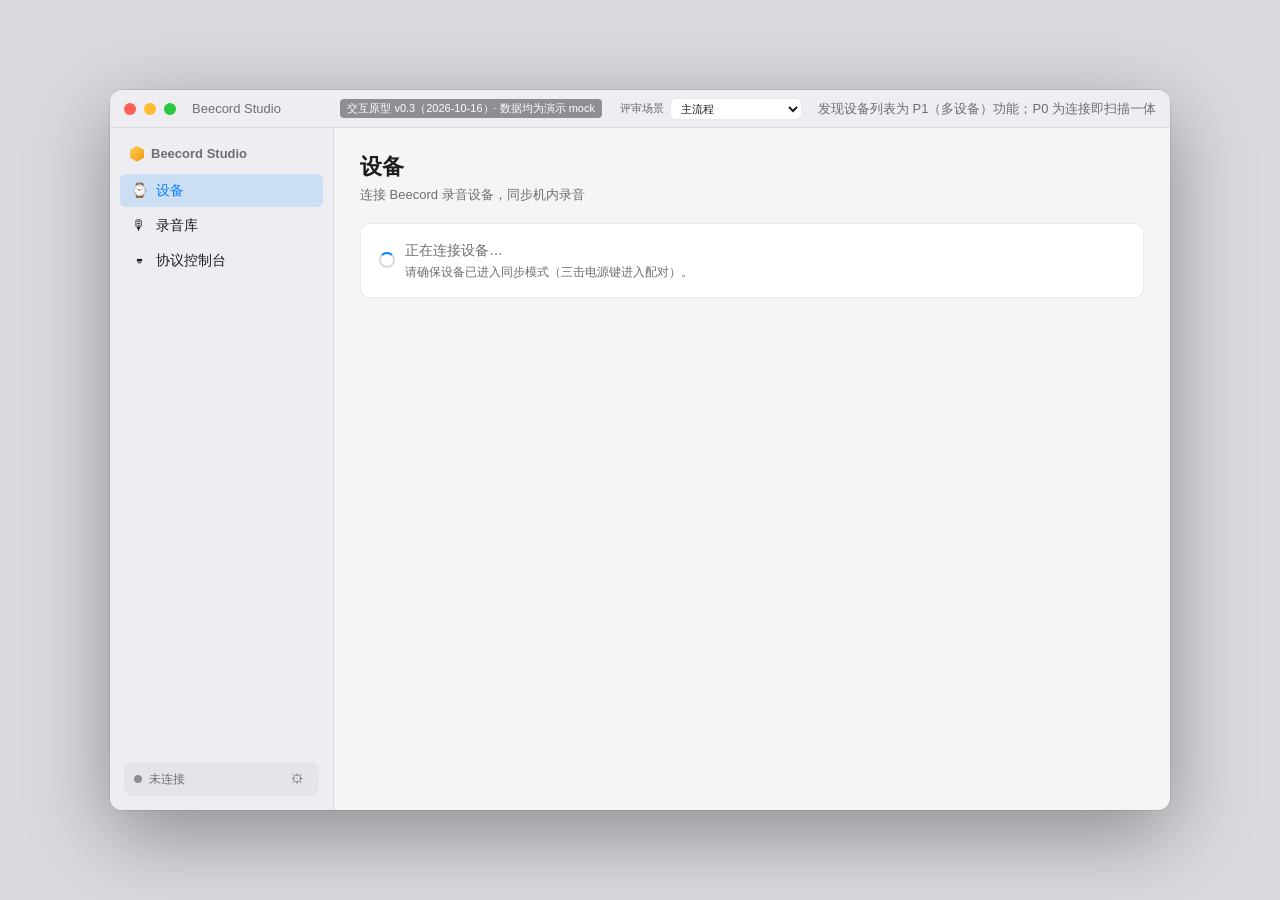
==== commit 6b1f00f1: "docs: prototype v0.3 — library badges, transcode states, delete dialog, tab placeholders" ====
--- a/docs/prototype/index.html
+++ b/docs/prototype/index.html
@@ -133,9 +133,27 @@
   .lib-item.active{border-color:var(--accent);box-shadow:0 0 0 1px var(--accent)}
   .lib-item .t{font-weight:600;font-size:13px}
   .lib-item .m{font-size:11px;color:var(--text3);margin-top:2px;display:flex;justify-content:space-between}
-  .badge{font-size:10px;padding:1px 6px;border-radius:4px;background:rgba(0,0,0,.07);color:var(--text2)}
+  .badge{font-size:10px;padding:1px 6px;border-radius:4px;background:rgba(0,0,0,.07);color:var(--text2);white-space:nowrap}
   .badge.tr{color:var(--accent);background:rgba(10,132,255,.12)}
   .badge.sum{color:#bf5af2;background:rgba(191,90,242,.12)}
+  /* P0-1 双行徽标：上行转码态（DESIGN_SYSTEM 状态色），下行转写态（P1 占位） */
+  .badges{display:flex;flex-direction:column;gap:3px;align-items:flex-end}
+  .badge.tc-pending{color:var(--text3);background:rgba(0,0,0,.06)}
+  .badge.tc-running{color:var(--accent);background:rgba(10,132,255,.12)}
+  .badge.tc-failed{color:var(--danger);background:rgba(255,69,58,.12)}
+  .badge.tc-ready{color:var(--ok);background:rgba(48,209,88,.14)}
+  /* P0-6 列表头：排序规则标注 */
+  .lib-head{font-size:11px;color:var(--text3);padding:0 2px 2px;display:flex;justify-content:space-between}
+  /* P0-2 播放器占位（转码未完成） */
+  .player-blocked{display:flex;flex-direction:column;align-items:center;gap:10px;padding:26px 0;color:var(--text2);font-size:13px}
+  .player-blocked .err{color:var(--danger)}
+  /* P0-3 删除确认（NSAlert 语义：取消默认聚焦） */
+  .alert-mask{position:absolute;inset:0;z-index:40;display:none;align-items:center;justify-content:center;background:rgba(0,0,0,.16)}
+  .alert-box{width:380px;background:var(--card);border:1px solid var(--border);border-radius:12px;box-shadow:0 18px 60px rgba(0,0,0,.28);padding:20px 22px}
+  .alert-box .at{font-size:14px;font-weight:600;margin-bottom:6px}
+  .alert-box .am{font-size:12px;color:var(--text2);line-height:1.6;margin-bottom:16px}
+  .alert-btns{display:flex;justify-content:flex-end;gap:8px}
+  .alert-btns .focused{box-shadow:0 0 0 3px rgba(10,132,255,.35);border-color:var(--accent)}
   .lib-detail{flex:1;min-width:0}
   .lib-title{font-size:17px;font-weight:700;border:none;background:transparent;width:100%;outline:none;padding:2px 0}
   .player{display:flex;flex-direction:column;gap:10px}
@@ -203,7 +221,7 @@
   <div class="titlebar">
     <div class="dot r"></div><div class="dot y"></div><div class="dot g"></div>
     <span>Beecord Studio</span>
-    <span class="proto">交互原型 v0.2 · 数据均为演示 mock</span>
+    <span class="proto">交互原型 v0.3（2026-10-16）· 数据均为演示 mock</span>
     <label class="proto-picker">评审场景
       <select id="prototype-scenario">
         <option value="normal">主流程</option>
@@ -306,11 +324,14 @@
             <path d="M5 20h3l3-10 5 20 5-16 5 12 3-6h6" stroke-linecap="round" stroke-linejoin="round"></path>
           </svg>
           <div class="state-title">录音库还是空的</div>
-          <div class="state-copy">连接 Beecord 设备并同步录音后，可在这里播放、转写和生成 AI 纪要。</div>
+          <div class="state-copy">连接 Beecord 设备并同步录音后，可在这里播放、转写和生成 AI 纪要。录音按录制时间新→旧排列。</div>
           <div class="state-actions"><button class="primary" id="btn-library-sync">前往设备同步</button></div>
         </div>
         <div class="lib-wrap" id="library-content">
-          <div class="lib-list" id="lib-list"></div>
+          <div class="lib-list">
+            <div class="lib-head"><span>录音 <span id="lib-count">0</span> 条</span><span>按录制时间 新→旧</span></div>
+            <div id="lib-items" style="display:flex;flex-direction:column;gap:6px"></div>
+          </div>
           <div class="lib-detail">
             <div class="card empty-state" id="library-no-selection" style="display:none">
               <svg class="state-icon" viewBox="0 0 40 40" fill="none" stroke="currentColor" stroke-width="1.5" aria-hidden="true">
@@ -336,10 +357,13 @@
                   <div class="op-row">
                     <button class="sm">导出 m4a</button>
                     <button class="sm">导出 wav</button>
+                    <button class="sm" id="btn-export-ogg">导出 ogg（原始）</button>
                     <button class="sm" id="btn-finder">显示于 Finder</button>
                     <button class="sm danger" id="btn-del">删除</button>
                   </div>
                 </div>
+                <!-- P0-2 转码未完成占位：与列表徽标联动 -->
+                <div class="player-blocked" id="player-blocked" style="display:none"></div>
               </div>
               <div class="card" id="lib-tabs-card" style="display:none">
                 <div class="tabs">
@@ -347,21 +371,18 @@
                   <div data-tab="summary">AI 纪要</div>
                 </div>
                 <div id="tab-transcript">
-                  <div class="empty" id="tr-empty">
+                  <!-- P0-5 占位态终稿：转写为 P1（T9），按钮 disabled -->
+                  <div class="empty">
                     <div>尚未转写（本地 whisper，内容不出本机）</div>
-                    <button class="primary" id="btn-transcribe">开始转写</button>
+                    <button class="primary" disabled title="P1 可用（T9 本地转写）">开始转写</button>
                   </div>
-                  <div id="tr-progress" style="display:none;padding:18px 0">
-                    <div class="scan-row"><div class="spinner"></div><span id="tr-progress-text">whisper-small 加载中…</span></div>
-                  </div>
-                  <div id="tr-lines" style="display:none"></div>
                 </div>
                 <div id="tab-summary" style="display:none">
-                  <div class="empty" id="sum-empty">
-                    <div id="sum-empty-text">生成会议纪要需要已配置的 AI 端点与完成转写</div>
-                    <button class="primary" id="btn-summary">生成纪要</button>
+                  <!-- P0-5 占位态终稿：纪要为 P1（T10），按钮 disabled -->
+                  <div class="empty">
+                    <div>生成会议纪要需要已配置的 AI 端点与完成转写</div>
+                    <button class="primary" disabled title="P1 可用（T10 AI 纪要）">生成纪要</button>
                   </div>
-                  <div id="sum-body" style="display:none"></div>
                 </div>
               </div>
             </div>
@@ -434,6 +455,17 @@
         </div>
       </section>
     </main>
+    <!-- P0-3 删除确认（NSAlert 语义：主按钮"删除"红字，取消默认聚焦） -->
+    <div class="alert-mask" id="del-mask">
+      <div class="alert-box">
+        <div class="at">删除该录音？</div>
+        <div class="am">「<span id="del-name"></span>」将从录音库移除，未导出的原件将无法恢复。</div>
+        <div class="alert-btns">
+          <button class="danger" id="btn-del-confirm">删除</button>
+          <button class="focused" id="btn-del-cancel">取消</button>
+        </div>
+      </div>
+    </div>
     <div class="permission-overlay" id="bluetooth-overlay">
       <div class="empty-state">
         <svg class="state-icon" viewBox="0 0 40 40" fill="none" stroke="currentColor" stroke-width="1.7" aria-hidden="true">
@@ -453,7 +485,7 @@
 <script>
 /* ================= 状态 ================= */
 const S = {
-  connected:false, scanned:false, aiConfigured:false, devMode:true,
+  connected:false, scanned:false, devMode:true,
   files:[
     {name:"2026-10-13 16_50_55.ogg",dur:"34s",size:"188 KB",dl:false},
     {name:"2026-10-13 13_48_28.ogg",dur:"15s",size:"83 KB",dl:false},
@@ -464,9 +496,12 @@
     {name:"2026-10-13 11_17_52.ogg",dur:"20s",size:"112 KB",dl:false},
   ],
   lib:[
-    {t:"周会同步 10-13", m:"10-13 16:50 · 34s", dur:34, badge:"已纪要", cls:"sum"},
-    {t:"客户访谈片段", m:"10-13 13:48 · 15s", dur:15, badge:"已转写", cls:"tr"},
-    {t:"2026-10-13 12_11_33", m:"10-13 12:11 · 16s", dur:16, badge:"未转写", cls:""},
+    {t:"周会同步 10-13", m:"10-13 16:50 · 34s", dur:34, tc:"ready", tr:"summary"},
+    {t:"客户访谈片段", m:"10-13 13:48 · 15s", dur:15, tc:"ready", tr:"done"},
+    {t:"2026-10-13 12_11_33", m:"10-13 12:11 · 16s", dur:16, tc:"ready", tr:"none"},
+    {t:"2026-10-14 09_20_00", m:"10-14 09:20 · 42s", dur:42, tc:"running", tr:"none", pct:37},
+    {t:"2026-10-14 08_05_12", m:"10-14 08:05 · 21s", dur:21, tc:"failed", tr:"none"},
+    {t:"2026-10-14 07_48_30", m:"10-14 07:48 · 12s", dur:12, tc:"pending", tr:"none"},
   ],
   curLib:null, playing:false, playT:0, speed:1, timer:null, dlCancel:false, scanTimer:null,
 };
@@ -606,13 +641,22 @@
   $("library-no-selection").style.display=noSelection?"flex":"none";
   $("library-detail-content").style.display=noSelection?"none":"";
 }
+// P0-1 徽标语义：上行转码态（待转码/转码中/转码失败/已就绪），下行转写态（P1 占位演示）
+const TC_BADGE={pending:["待转码","tc-pending"],running:["转码中","tc-running"],failed:["转码失败","tc-failed"],ready:["已就绪","tc-ready"]};
+const TR_BADGE={none:["未转写",""],running:["转写中","tr"],done:["已转写","tr"],summary:["已纪要","sum"]};
+function tcBadge(i){
+  const r=S.lib[i], [txt,cls]=TC_BADGE[r.tc];
+  return `<span class="badge ${cls}" id="lib-tc-${i}">${r.tc==="running"?`转码中 ${r.pct??0}%`:txt}</span>`;
+}
 function renderLib(){
-  const el=$("lib-list"); el.innerHTML="";
+  const el=$("lib-items"); el.innerHTML="";
+  $("lib-count").textContent=S.lib.length;
   S.lib.forEach((r,i)=>{
     const d=document.createElement("div");
     d.className="lib-item"+(S.curLib===i?" active":"");
     d.innerHTML=`<div class="t">${r.t}</div>
-      <div class="m"><span>${r.m}</span><span class="badge ${r.cls}" id="lib-badge-${i}">${r.badge}</span></div>`;
+      <div class="m"><span>${r.m}</span>
+      <span class="badges">${tcBadge(i)}<span class="badge ${TR_BADGE[r.tr][1]}">${TR_BADGE[r.tr][0]}</span></span></div>`;
     d.onclick=()=>selectLib(i);
     el.appendChild(d);
   });
@@ -623,10 +667,23 @@
   S.curLib=i; renderLib();
   const r=S.lib[i];
   $("lib-title").value=r.t;
-  $("player").style.display=""; $("lib-tabs-card").style.display="";
+  $("lib-tabs-card").style.display="";
+  const ready=r.tc==="ready";
+  $("player").style.display=ready?"":"none";
+  const blocked=$("player-blocked");
+  if(!ready){
+    blocked.style.display="";
+    if(r.tc==="running") blocked.innerHTML=`<div class="scan-row"><div class="spinner"></div><span>转码中，稍后即可播放…（${r.pct??0}%）</span></div>`;
+    else if(r.tc==="pending") blocked.innerHTML=`<div class="scan-row"><div class="spinner"></div><span>排队等待转码…</span></div>`;
+    else blocked.innerHTML=`<div><span class="err">转码失败</span>（原始 ogg 仍可导出）</div><button class="sm" id="pb-retry">重试</button>`;
+    if(r.tc==="failed") $("pb-retry").onclick=()=>{ r.tc="running"; r.pct=0; selectLib(i); };
+    return;
+  }
+  blocked.style.display="none";
   $("pc-time").textContent=`00:00 / ${fmtT(r.dur)}`;
   genWave(); setProgress(0);
 }
+// P0-7 已复核：跳设备页并触发连接（P0 连接即扫描一体）
 $("btn-library-sync").onclick=()=>{ showView("device"); if(!S.connected&&!S.scanned) startScan(); };
 $("btn-select-recent").onclick=()=>selectLib(0);
 function genWave(){
@@ -663,8 +720,37 @@
   setProgress((e.clientX-r.left)/r.width*S.lib[S.curLib].dur);
 };
 $("btn-finder").onclick=()=>toast("原型演示：Finder 路径 ~/Documents/Beecord");
-$("btn-del").onclick=()=>toast("原型演示：删除需二次确认");
+$("btn-export-ogg").onclick=()=>toast("原型演示：导出原始 ogg（原件不受转码影响）");
+// P0-3 删除确认：取消默认聚焦（蓝环），确认后真实移除 mock 项
+$("btn-del").onclick=()=>{
+  if(S.curLib===null) return;
+  $("del-name").textContent=S.lib[S.curLib].t;
+  $("del-mask").style.display="flex";
+};
+$("btn-del-cancel").onclick=()=>{ $("del-mask").style.display="none"; };
+$("btn-del-confirm").onclick=()=>{
+  const name=S.lib[S.curLib].t;
+  S.lib.splice(S.curLib,1);
+  S.curLib=S.lib.length?null:null;
+  $("del-mask").style.display="none";
+  renderLib();
+  toast(`已删除「${name}」`);
+};
+$("del-mask").onclick=e=>{ if(e.target.id==="del-mask") $("del-mask").style.display="none"; };
 $("lib-title").onchange=e=>{ S.lib[S.curLib].t=e.target.value; renderLib(); };
+
+// P0-2 转码推进模拟：running 条目自动前进，完成即解锁播放器
+setInterval(()=>{
+  S.lib.forEach((r,i)=>{
+    if(r.tc!=="running") return;
+    r.pct=(r.pct??0)+2;
+    if(r.pct>=100){ r.pct=100; r.tc="ready"; toast(`「${r.t}」转码完成`); }
+    const b=$("lib-tc-"+i);
+    if(b){ const [txt,cls]=TC_BADGE[r.tc]; b.className="badge "+cls;
+      b.textContent=r.tc==="running"?`转码中 ${r.pct}%`:txt; }
+    if(S.curLib===i) selectLib(i);
+  });
+},400);
 
 /* tabs */
 document.querySelectorAll("#lib-tabs-card .tabs div").forEach(t=>{
@@ -676,57 +762,6 @@
   };
 });
 
-/* 转写 */
-const TRANSCRIPT=[
-  [0,"好，那我们开始今天的周会。"],[4,"首先是协议进展，BLE 文件同步已经全链路跑通。"],
-  [9,"下载速率稳定在 52KB/s，CRC 校验全部通过。"],[14,"下一步是开发板到货后的固件移植。"],
-  [19,"客户端这边先做 Mac 版，支持本地转写。"],[24,"AI 纪要走可选的云端端点，默认本地优先。"],
-  [29,"好，今天就这些，散会。"],
-];
-$("btn-transcribe").onclick=async ()=>{
-  $("tr-empty").style.display="none"; $("tr-progress").style.display="";
-  $("tr-progress-text").textContent="whisper-small 加载中…";
-  await new Promise(r=>setTimeout(r,900));
-  $("tr-progress-text").textContent="转写中… 00:12 / 00:34";
-  await new Promise(r=>setTimeout(r,900));
-  $("tr-progress-text").textContent="转写中… 00:27 / 00:34";
-  await new Promise(r=>setTimeout(r,800));
-  $("tr-progress").style.display="none";
-  const box=$("tr-lines"); box.style.display=""; box.innerHTML="";
-  TRANSCRIPT.forEach(([ts,tx])=>{
-    const d=document.createElement("div"); d.className="tr-line";
-    d.innerHTML=`<span class="ts">${fmtT(ts)}</span><span>${tx}</span>`;
-    d.onclick=()=>{ setProgress(ts); toast("已跳转到 "+fmtT(ts)); };
-    box.appendChild(d);
-  });
-  const b=$("lib-badge-"+S.curLib); b.textContent="已转写"; b.className="badge tr";
-  S.lib[S.curLib].badge="已转写"; S.lib[S.curLib].cls="tr";
-  toast("转写完成（本地 whisper-small）");
-};
-
-/* AI 纪要 */
-const SUMMARY={
-  "要点":["BLE 文件同步链路已跑通：52KB/s，CRC 校验全部通过","固件移植等待开发板到货","Mac 客户端优先实现本地转写能力"],
-  "决议":["客户端数据策略确定为本地优先","云端 AI 仅作为可选配置，由用户自行接入端点"],
-  "待办":["开发板到货后完成 M1 硬件自检","完成 Beecord Studio P0 交互评审并进入实现"],
-};
-$("btn-summary").onclick=async ()=>{
-  if(!S.aiConfigured){ toast("请先在 设置 → AI 服务 配置并测试端点");
-    showView("settings"); return; }
-  $("sum-empty").style.display="none";
-  const body=$("sum-body"); body.style.display=""; body.innerHTML="";
-  for(const [sec,items] of Object.entries(SUMMARY)){
-    const h=document.createElement("div"); h.className="sum-sec";
-    h.innerHTML=`<h4>${sec}</h4><ul></ul>`; body.appendChild(h);
-    const ul=h.querySelector("ul");
-    for(const it of items){
-      const li=document.createElement("li"); ul.appendChild(li);
-      for(let c=0;c<=it.length;c++){ li.textContent=it.slice(0,c); await new Promise(r=>setTimeout(r,14)); }
-    }
-  }
-  const b=$("lib-badge-"+S.curLib); b.textContent="已纪要"; b.className="badge sum";
-  S.lib[S.curLib].badge="已纪要"; S.lib[S.curLib].cls="sum";
-};
 
 /* ================= 协议控制台 ================= */
 let conT=0;
@@ -785,8 +820,6 @@
   $("ai-test-result").innerHTML='<span class="spinner" style="display:inline-block;vertical-align:-3px"></span> 测试中…';
   await new Promise(r=>setTimeout(r,1200));
   $("ai-test-result").innerHTML='<span style="color:var(--ok)">● 连接成功</span>（'+$("ai-model").value+' · 200 OK）';
-  S.aiConfigured=true;
-  $("sum-empty-text").textContent="基于转写文本，由 "+$("ai-model").value+" 生成纪要";
 };
 
 /* ================= 启动 ================= */
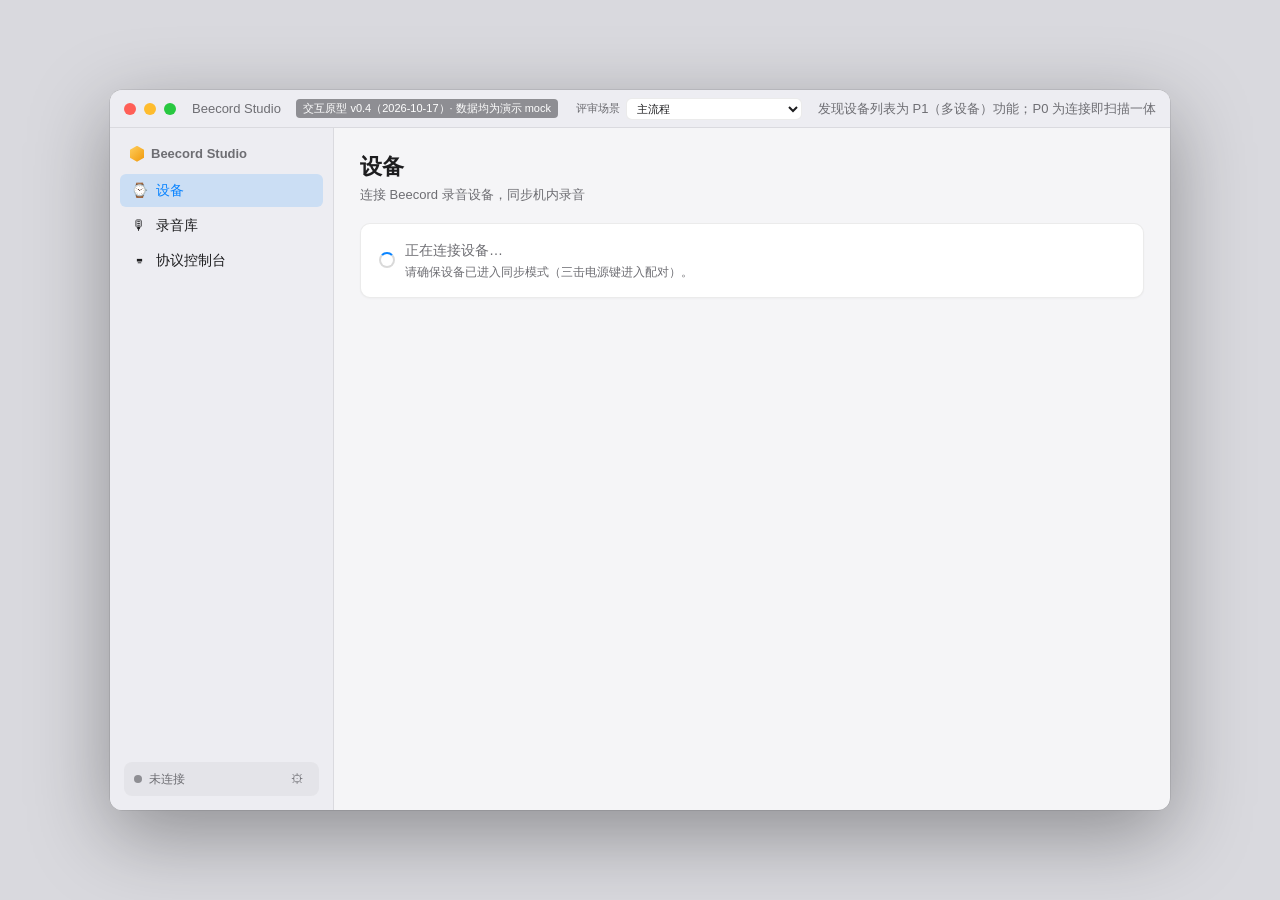
==== commit e9c015f7: "fix: wrap detail actions to two rows when detail column is narrow On narrow windows the detail-actio" ====
--- a/docs/prototype/index.html
+++ b/docs/prototype/index.html
@@ -127,6 +127,7 @@
   .switch input:checked+i:before{left:16px}
   /* 录音库 */
   .lib-wrap{display:flex;gap:16px;min-height:0}
+  .lib-wrap.narrow .lib-detail{flex:none;width:350px}  /* 窄宽场景：模拟窗口 900 时的详情列宽 */
   .lib-list{width:280px;flex:none;display:flex;flex-direction:column;gap:6px}
   .lib-item{background:var(--card);border:1px solid var(--border);border-radius:8px;padding:10px 12px;cursor:pointer}
   .lib-item:hover{border-color:rgba(10,132,255,.4)}
@@ -221,7 +222,7 @@
   <div class="titlebar">
     <div class="dot r"></div><div class="dot y"></div><div class="dot g"></div>
     <span>Beecord Studio</span>
-    <span class="proto">交互原型 v0.3（2026-10-16）· 数据均为演示 mock</span>
+    <span class="proto">交互原型 v0.4（2026-10-17）· 数据均为演示 mock</span>
     <label class="proto-picker">评审场景
       <select id="prototype-scenario">
         <option value="normal">主流程</option>
@@ -229,6 +230,7 @@
         <option value="device-empty">已连接 · 设备无录音</option>
         <option value="library-empty">录音库为空</option>
         <option value="library-no-selection">录音库未选择</option>
+        <option value="library-narrow">录音库 · 窄宽（操作行两行）</option>
         <option value="bluetooth-off">蓝牙不可用</option>
       </select>
     </label>
@@ -509,7 +511,7 @@
 function toast(msg){ const t=$("toast"); t.textContent=msg; t.classList.add("show");
   clearTimeout(t._h); t._h=setTimeout(()=>t.classList.remove("show"),2200); }
 const fmtT = s => `${String(Math.floor(s/60)).padStart(2,"0")}:${String(Math.floor(s%60)).padStart(2,"0")}`;
-const SCENARIOS=new Set(["normal","no-device","device-empty","library-empty","library-no-selection","bluetooth-off"]);
+const SCENARIOS=new Set(["normal","no-device","device-empty","library-empty","library-no-selection","library-narrow","bluetooth-off"]);
 const requestedScenario=new URLSearchParams(location.search).get("state")||"normal";
 const SCENARIO=SCENARIOS.has(requestedScenario)?requestedScenario:"normal";
 $("prototype-scenario").value=SCENARIO;
@@ -832,6 +834,10 @@
     S.lib=[]; S.curLib=null; renderLib(); showView("library"); startScan();
   }else if(SCENARIO==="library-no-selection"){
     S.curLib=null; renderLib(); showView("library"); startScan();
+  }else if(SCENARIO==="library-narrow"){
+    // 窄宽（详情列 ~350pt，如 UITest 小窗档）：操作行断两行（导出组一行 / Finder+删除一行）
+    renderLib(); showView("library"); selectLib(0);
+    $("library-content").classList.add("narrow");
   }else if(SCENARIO==="bluetooth-off"){
     showView("device"); showDeviceStage("none");
     $("bluetooth-overlay").style.display="flex";
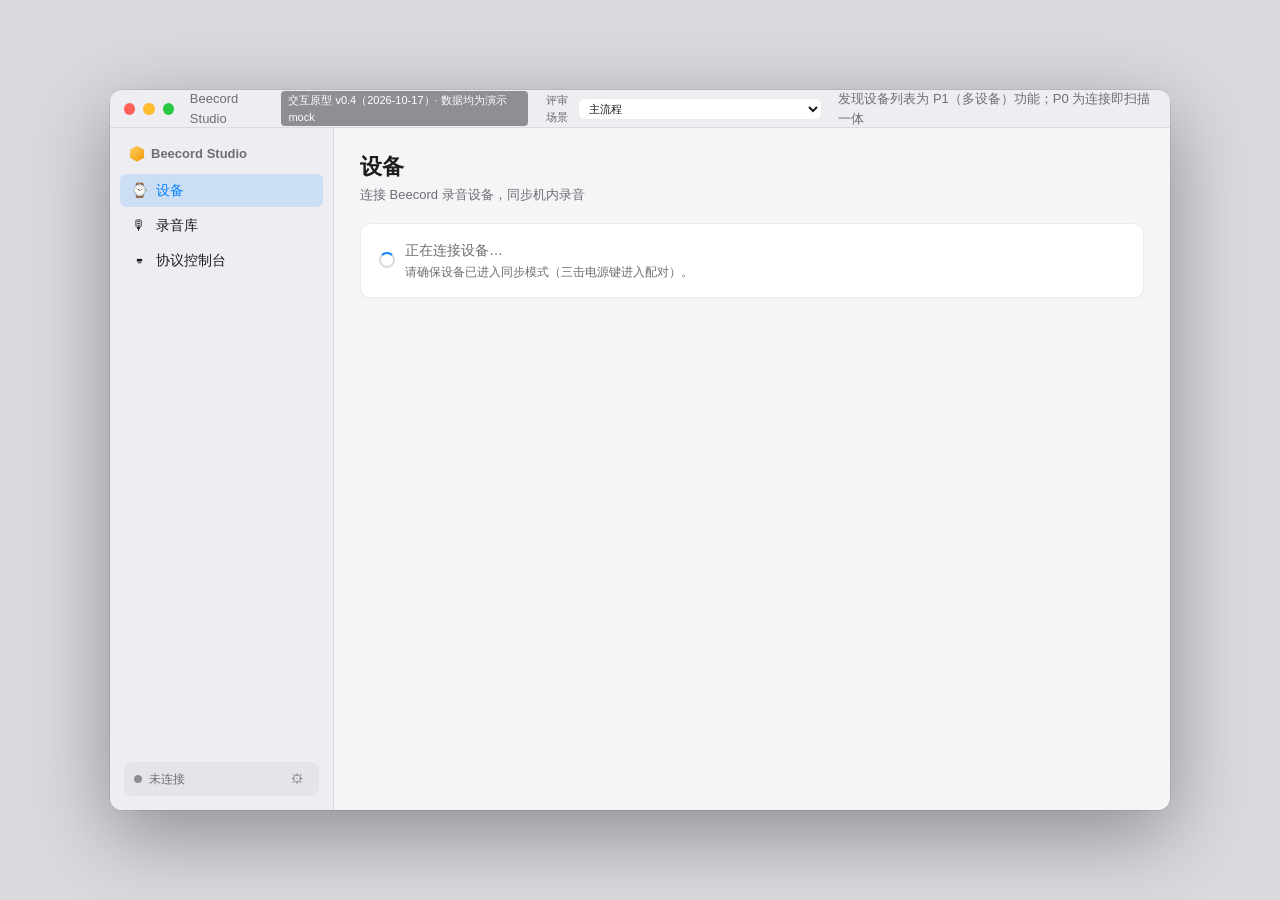
==== commit 8239ecdd: "feat: merge detail exports into one dropdown menu (design option A) Reviewed against prototype candi" ====
--- a/docs/prototype/index.html
+++ b/docs/prototype/index.html
@@ -127,7 +127,6 @@
   .switch input:checked+i:before{left:16px}
   /* 录音库 */
   .lib-wrap{display:flex;gap:16px;min-height:0}
-  .lib-wrap.narrow .lib-detail{flex:none;width:350px}  /* 窄宽场景：模拟窗口 900 时的详情列宽 */
   .lib-list{width:280px;flex:none;display:flex;flex-direction:column;gap:6px}
   .lib-item{background:var(--card);border:1px solid var(--border);border-radius:8px;padding:10px 12px;cursor:pointer}
   .lib-item:hover{border-color:rgba(10,132,255,.4)}
@@ -166,7 +165,24 @@
   .pc .time{font-size:12px;color:var(--text2);font-variant-numeric:tabular-nums}
   .pc .prog{flex:1;height:4px;background:rgba(0,0,0,.08);border-radius:2px;overflow:hidden;cursor:pointer}
   .pc .prog>i{display:block;height:100%;background:var(--accent);width:0%}
-  .op-row{display:flex;gap:8px;flex-wrap:wrap;margin-top:12px}
+  .op-row{display:flex;gap:8px;flex-wrap:wrap;margin-top:12px;align-items:center}
+  /* 操作行候选方案：下拉菜单 / 图标钮（方案A/B/C 评审） */
+  .menu-anchor{position:relative;display:inline-flex}
+  .menu{position:absolute;top:calc(100% + 4px);left:0;background:var(--card);border:1px solid var(--border);border-radius:8px;padding:4px;min-width:180px;z-index:60;display:none;box-shadow:0 8px 24px rgba(0,0,0,.12)}
+  .menu.show{display:block}
+  .menu .mi{padding:6px 10px;border-radius:6px;font-size:12px;cursor:pointer;white-space:nowrap}
+  .menu .mi:hover{background:rgba(0,0,0,.05)}
+  .menu .sep{height:1px;background:var(--border);margin:4px 6px}
+  .menu .mi.danger{color:var(--danger)}
+  .menu-anchor.right .menu{left:auto;right:0}
+  .ico-btn{width:28px;height:28px;display:inline-flex;align-items:center;justify-content:center;border:1px solid var(--border);border-radius:6px;background:var(--card);cursor:pointer;font-size:13px;padding:0}
+  .ico-btn:hover{border-color:rgba(10,132,255,.4)}
+  .ico-btn.danger{color:var(--danger)}
+  /* 宽度评审控件（原型控件，不进产品） */
+  .proto-tools{display:flex;gap:4px;align-items:center;margin:8px 0 0;padding:6px 10px;border:1px dashed rgba(0,0,0,.2);border-radius:8px;font-size:11px;width:fit-content}
+  .proto-tools .pt-label{color:var(--text2);margin-right:4px}
+  .ws-btn{padding:2px 8px;font-size:11px;border:1px solid var(--border);border-radius:5px;background:var(--card);cursor:pointer}
+  .ws-btn.on{background:var(--accent);color:#fff;border-color:var(--accent)}
   .tabs{display:flex;gap:2px;border-bottom:1px solid var(--border);margin:16px 0 12px}
   .tabs div{padding:6px 14px;font-size:13px;cursor:pointer;color:var(--text2);border-bottom:2px solid transparent;margin-bottom:-1px}
   .tabs div.active{color:var(--accent);border-bottom-color:var(--accent);font-weight:500}
@@ -230,7 +246,9 @@
         <option value="device-empty">已连接 · 设备无录音</option>
         <option value="library-empty">录音库为空</option>
         <option value="library-no-selection">录音库未选择</option>
-        <option value="library-narrow">录音库 · 窄宽（操作行两行）</option>
+        <option value="library-actions-a">录音库 · 操作行 方案A（导出合并·已定案）</option>
+        <option value="library-actions-b">录音库 · 操作行 方案B（⋯ 收纳·未采纳）</option>
+        <option value="library-actions-c">录音库 · 操作行 方案C（图标钮·未采纳）</option>
         <option value="bluetooth-off">蓝牙不可用</option>
       </select>
     </label>
@@ -321,6 +339,14 @@
       <section id="view-library">
         <h1>录音库</h1>
         <div class="sub">已同步录音的播放、转写与 AI 纪要（全部本地保存）</div>
+        <!-- 评审控件：仅操作行方案场景显示，模拟窗口宽（详情列宽 = 窗口宽 − 549） -->
+        <div class="proto-tools" id="width-switch" style="display:none">
+          <span class="pt-label">评审控件 · 模拟窗口宽</span>
+          <button class="ws-btn" data-w="1280">1280</button>
+          <button class="ws-btn" data-w="1024">1024</button>
+          <button class="ws-btn" data-w="900">900</button>
+          <span class="pt-label" id="col-width-hint"></span>
+        </div>
         <div class="card empty-state" id="library-empty" style="display:none">
           <svg class="state-icon" viewBox="0 0 40 40" fill="none" stroke="currentColor" stroke-width="1.5" aria-hidden="true">
             <path d="M5 20h3l3-10 5 20 5-16 5 12 3-6h6" stroke-linecap="round" stroke-linejoin="round"></path>
@@ -356,13 +382,7 @@
                     <div class="prog" id="pc-prog"><i id="pc-bar"></i></div>
                     <span class="time" id="pc-time">00:00 / 00:34</span>
                   </div>
-                  <div class="op-row">
-                    <button class="sm">导出 m4a</button>
-                    <button class="sm">导出 wav</button>
-                    <button class="sm" id="btn-export-ogg">导出 ogg（原始）</button>
-                    <button class="sm" id="btn-finder">显示于 Finder</button>
-                    <button class="sm danger" id="btn-del">删除</button>
-                  </div>
+                  <div class="op-row" id="op-row"></div>
                 </div>
                 <!-- P0-2 转码未完成占位：与列表徽标联动 -->
                 <div class="player-blocked" id="player-blocked" style="display:none"></div>
@@ -486,6 +506,21 @@
 <div class="toast" id="toast"></div>
 <script>
 /* ================= 状态 ================= */
+// 录音库 mock：DEFAULT_LIB 供常规场景（applyScenario 每场景重置，候选场景可覆盖）；
+// NPR_LIB 供操作行候选方案场景（评审用三条同质数据）
+const DEFAULT_LIB=[
+  {t:"周会同步 10-13", m:"10-13 16:50 · 34s", dur:34, tc:"ready", tr:"summary"},
+  {t:"客户访谈片段", m:"10-13 13:48 · 15s", dur:15, tc:"ready", tr:"done"},
+  {t:"2026-10-13 12_11_33", m:"10-13 12:11 · 16s", dur:16, tc:"ready", tr:"none"},
+  {t:"2026-10-14 09_20_00", m:"10-14 09:20 · 42s", dur:42, tc:"running", tr:"none", pct:37},
+  {t:"2026-10-14 08_05_12", m:"10-14 08:05 · 21s", dur:21, tc:"failed", tr:"none"},
+  {t:"2026-10-14 07_48_30", m:"10-14 07:48 · 12s", dur:12, tc:"pending", tr:"none"},
+];
+const NPR_LIB=[
+  {t:"NPR 新闻 5m", m:"10-17 17:00 · 4:46", dur:286, tc:"ready", tr:"none"},
+  {t:"NPR 新闻 2m", m:"10-16 16:00 · 2:00", dur:120, tc:"ready", tr:"none"},
+  {t:"NPR 新闻 30s", m:"10-15 15:00 · 0:30", dur:30, tc:"ready", tr:"none"},
+];
 const S = {
   connected:false, scanned:false, devMode:true,
   files:[
@@ -497,21 +532,14 @@
     {name:"2026-10-13 12_13_02.ogg",dur:"2s",size:"12 KB",dl:false},
     {name:"2026-10-13 11_17_52.ogg",dur:"20s",size:"112 KB",dl:false},
   ],
-  lib:[
-    {t:"周会同步 10-13", m:"10-13 16:50 · 34s", dur:34, tc:"ready", tr:"summary"},
-    {t:"客户访谈片段", m:"10-13 13:48 · 15s", dur:15, tc:"ready", tr:"done"},
-    {t:"2026-10-13 12_11_33", m:"10-13 12:11 · 16s", dur:16, tc:"ready", tr:"none"},
-    {t:"2026-10-14 09_20_00", m:"10-14 09:20 · 42s", dur:42, tc:"running", tr:"none", pct:37},
-    {t:"2026-10-14 08_05_12", m:"10-14 08:05 · 21s", dur:21, tc:"failed", tr:"none"},
-    {t:"2026-10-14 07_48_30", m:"10-14 07:48 · 12s", dur:12, tc:"pending", tr:"none"},
-  ],
+  lib:DEFAULT_LIB.map(r=>({...r})),
   curLib:null, playing:false, playT:0, speed:1, timer:null, dlCancel:false, scanTimer:null,
 };
 const $ = id => document.getElementById(id);
 function toast(msg){ const t=$("toast"); t.textContent=msg; t.classList.add("show");
   clearTimeout(t._h); t._h=setTimeout(()=>t.classList.remove("show"),2200); }
 const fmtT = s => `${String(Math.floor(s/60)).padStart(2,"0")}:${String(Math.floor(s%60)).padStart(2,"0")}`;
-const SCENARIOS=new Set(["normal","no-device","device-empty","library-empty","library-no-selection","library-narrow","bluetooth-off"]);
+const SCENARIOS=new Set(["normal","no-device","device-empty","library-empty","library-no-selection","library-actions-a","library-actions-b","library-actions-c","bluetooth-off"]);
 const requestedScenario=new URLSearchParams(location.search).get("state")||"normal";
 const SCENARIO=SCENARIOS.has(requestedScenario)?requestedScenario:"normal";
 $("prototype-scenario").value=SCENARIO;
@@ -721,14 +749,83 @@
   const r=e.currentTarget.getBoundingClientRect();
   setProgress((e.clientX-r.left)/r.width*S.lib[S.curLib].dur);
 };
-$("btn-finder").onclick=()=>toast("原型演示：Finder 路径 ~/Documents/Beecord");
-$("btn-export-ogg").onclick=()=>toast("原型演示：导出原始 ogg（原件不受转码影响）");
-// P0-3 删除确认：取消默认聚焦（蓝环），确认后真实移除 mock 项
-$("btn-del").onclick=()=>{
+/* ================= 操作行渲染（现行 + 候选方案 A/B/C） ================= */
+// 候选方案（窄宽兜底重设计，评审中；选定后替换现行实现）：
+// current = 现行五按钮（导出 m4a/wav/ogg + Finder + 删除，固有宽 ~460）
+// a = 导出合并下拉：【导出 ▾】(m4a/wav/ogg) + Finder + Spacer + 删除，固有宽 ~244
+// b = ⋯ 收纳：Finder + Spacer + 【⋯】(导出三项 / 删除…红字)，固有宽 ~160
+// c = 图标钮：⤓(导出下拉) + 👁(Finder) + Spacer + 🗑(删除)，固有宽 ~100
+function renderActions(variant){
+  const row=$("op-row"); row.innerHTML="";
+  const mk=(label,cls)=>{const b=document.createElement("button");b.className=cls||"sm";b.textContent=label;return b;};
+  const spacer=()=>{const s=document.createElement("span");s.style.flex="1";return s;};
+  const menu=(anchor,items)=>{
+    const wrap=document.createElement("span");wrap.className="menu-anchor";wrap.appendChild(anchor);
+    const m=document.createElement("div");m.className="menu";
+    items.forEach(it=>{
+      if(it==="—"){const sep=document.createElement("div");sep.className="sep";m.appendChild(sep);return;}
+      const mi=document.createElement("div");mi.className="mi"+(it.danger?" danger":"");
+      mi.textContent=it.label;
+      mi.onclick=e=>{e.stopPropagation();m.classList.remove("show");if(it.onClick)it.onClick();};
+      m.appendChild(mi);
+    });
+    wrap.appendChild(m);
+    anchor.onclick=e=>{e.stopPropagation();
+      document.querySelectorAll(".menu.show").forEach(x=>{if(x!==m)x.classList.remove("show");});
+      m.classList.toggle("show");};
+    return wrap;
+  };
+  const expItem=label=>({label,onClick:()=>toast(`原型演示：导出 ${label}`)});
+  const exportMenu=btn=>menu(btn,[expItem("导出 m4a"),expItem("导出 wav"),expItem("导出 ogg（原始）")]);
+  const finderBtn=(label,icon)=>{const b=icon?mk(label,"ico-btn"):mk(label);
+    if(icon)b.title="显示于 Finder";
+    b.onclick=()=>toast("原型演示：Finder 路径 ~/Documents/Beecord");return b;};
+  const delBtn=(label,icon)=>{const b=icon?mk(label,"ico-btn danger"):mk(label,"sm danger");
+    if(icon)b.title="删除";
+    b.onclick=openDeleteDialog;return b;};
+
+  if(variant==="a"){
+    row.appendChild(exportMenu(mk("导出 ▾")));
+    row.appendChild(finderBtn("显示于 Finder"));
+    row.appendChild(spacer());
+    row.appendChild(delBtn("删除"));
+  }else if(variant==="b"){
+    row.appendChild(finderBtn("显示于 Finder"));
+    row.appendChild(spacer());
+    const more=menu(mk("⋯"),[expItem("导出 m4a"),expItem("导出 wav"),
+      expItem("导出 ogg（原始）"),"—",{label:"删除…",danger:true,onClick:openDeleteDialog}]);
+    more.classList.add("right");   // ⋯ 靠右缘，菜单右对齐防出窗
+    row.appendChild(more);
+  }else if(variant==="c"){
+    const exp=exportMenu(mk("⤓","ico-btn"));exp.querySelector("button").title="导出";
+    row.appendChild(exp);
+    row.appendChild(finderBtn("👁",true));
+    row.appendChild(spacer());
+    row.appendChild(delBtn("🗑",true));
+  }else{ // current 现行
+    ["导出 m4a","导出 wav"].forEach(x=>{const b=mk(x);b.onclick=()=>toast(`原型演示：${x}`);row.appendChild(b);});
+    const ogg=mk("导出 ogg（原始）");ogg.onclick=()=>toast("原型演示：导出原始 ogg（原件不受转码影响）");row.appendChild(ogg);
+    row.appendChild(finderBtn("显示于 Finder"));
+    row.appendChild(spacer());
+    row.appendChild(delBtn("删除"));
+  }
+}
+document.addEventListener("click",()=>document.querySelectorAll(".menu.show").forEach(m=>m.classList.remove("show")));
+
+/* ================= 宽度评审控件（候选方案场景用） ================= */
+const urlW=+((new URLSearchParams(location.search).get("w"))||"");
+function setDetailWidth(w){
+  document.querySelector(".lib-detail").style.width=(w-549)+"px";
+  document.querySelectorAll("#width-switch .ws-btn").forEach(b=>b.classList.toggle("on",+b.dataset.w===w));
+  const hint=$("col-width-hint");if(hint)hint.textContent=`详情列 ≈ ${w-549}px`;
+}
+document.querySelectorAll("#width-switch .ws-btn").forEach(b=>b.onclick=()=>setDetailWidth(+b.dataset.w));
+
+function openDeleteDialog(){
   if(S.curLib===null) return;
   $("del-name").textContent=S.lib[S.curLib].t;
   $("del-mask").style.display="flex";
-};
+}
 $("btn-del-cancel").onclick=()=>{ $("del-mask").style.display="none"; };
 $("btn-del-confirm").onclick=()=>{
   const name=S.lib[S.curLib].t;
@@ -826,6 +923,11 @@
 
 /* ================= 启动 ================= */
 function applyScenario(){
+  // 统一重置：候选场景会覆盖 S.lib / 操作行 / 详情列宽，其余场景从这里恢复默认
+  S.lib=DEFAULT_LIB.map(r=>({...r})); S.curLib=null;
+  $("width-switch").style.display="none";
+  document.querySelector(".lib-detail").style.width="";
+  renderActions("current");
   if(SCENARIO==="no-device"){
     S.scanned=true; showView("device"); showDeviceStage("empty");
   }else if(SCENARIO==="device-empty"){
@@ -834,10 +936,18 @@
     S.lib=[]; S.curLib=null; renderLib(); showView("library"); startScan();
   }else if(SCENARIO==="library-no-selection"){
     S.curLib=null; renderLib(); showView("library"); startScan();
-  }else if(SCENARIO==="library-narrow"){
-    // 窄宽（详情列 ~350pt，如 UITest 小窗档）：操作行断两行（导出组一行 / Finder+删除一行）
-    renderLib(); showView("library"); selectLib(0);
-    $("library-content").classList.add("narrow");
+  }else if(SCENARIO==="library-actions-a"||SCENARIO==="library-actions-b"||SCENARIO==="library-actions-c"){
+    // 操作行方案场景（A 已定案 2026-10-17 实现为产品形态；B/C 未采纳，留作历史对照）：
+    // NPR 三条 mock + 方案操作行 + 窗口宽模拟控件（默认 1024，URL ?w=1280|1024|900）
+    const v=SCENARIO.slice(-1);
+    S.lib=NPR_LIB.map(r=>({...r})); renderLib(); showView("library"); selectLib(0);
+    renderActions(v);
+    $("width-switch").style.display="flex";
+    setDetailWidth([1280,1024,900].includes(urlW)?urlW:1024);
+    // ?menu=exp：截图/评审直接看展开态下拉
+    if((new URLSearchParams(location.search).get("menu"))==="exp"){
+      setTimeout(()=>{const m=document.querySelector("#op-row .menu-anchor .menu");if(m)m.classList.add("show");},300);
+    }
   }else if(SCENARIO==="bluetooth-off"){
     showView("device"); showDeviceStage("none");
     $("bluetooth-overlay").style.display="flex";
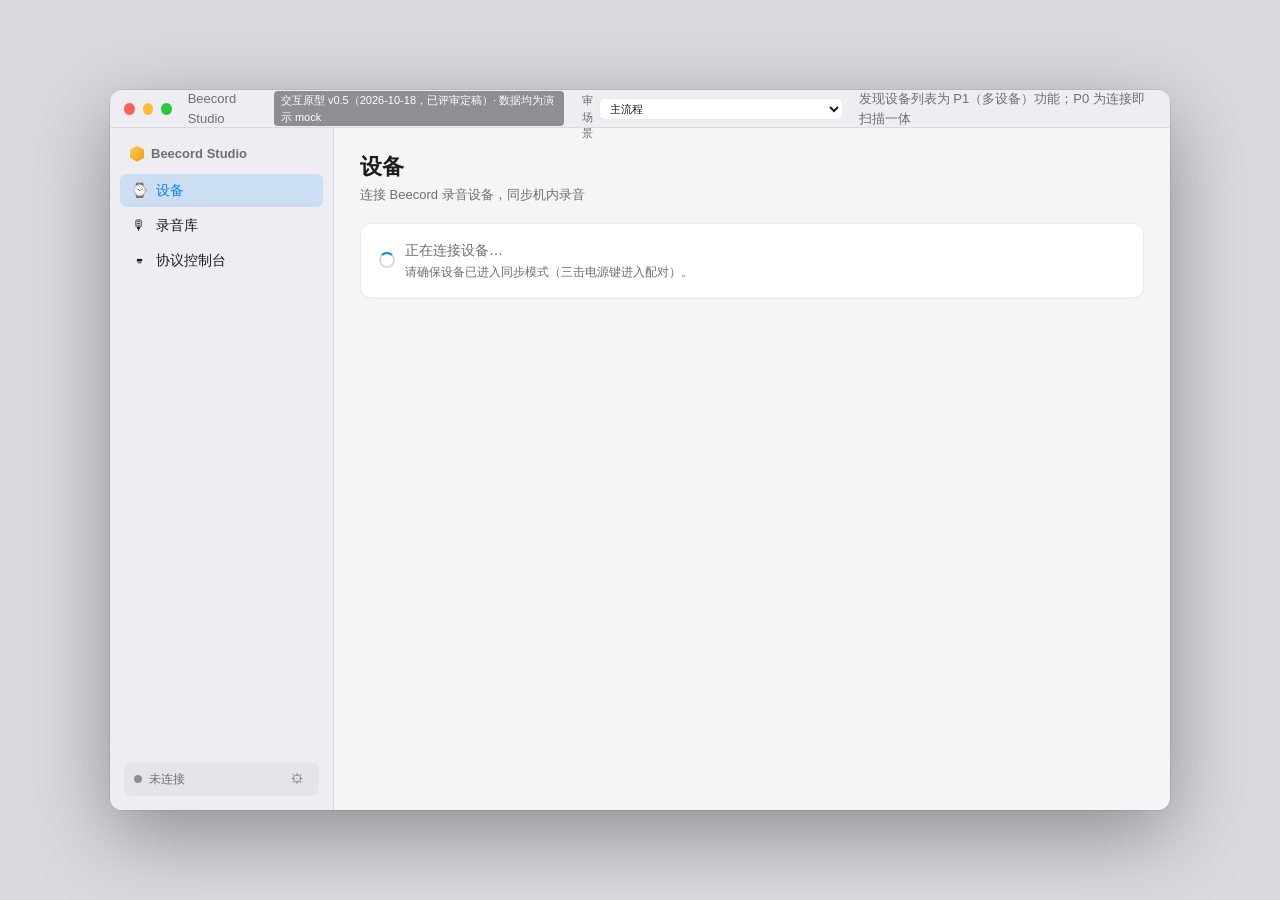
==== commit 77889165: "docs(prototype): v0.5 console rework for T7, reviewed and approved Console mock rebuilt from the ear" ====
--- a/docs/prototype/index.html
+++ b/docs/prototype/index.html
@@ -202,12 +202,37 @@
   .sum-sec{margin-bottom:14px}
   .sum-sec h4{font-size:13px;color:var(--accent);margin-bottom:6px}
   .sum-sec li{font-size:13px;margin-left:18px;margin-bottom:4px}
-  /* 控制台 */
+  /* 控制台（T7 Phase 0 v0.5：现行帧格式 mock） */
   .con-toolbar{display:flex;gap:8px;flex-wrap:wrap;margin-bottom:12px;align-items:center}
   .con-toolbar select{font:12px -apple-system;padding:4px 8px;border-radius:6px;border:1px solid var(--border)}
+  .con-text{font:12px "SF Mono",Menlo,monospace;padding:4px 8px;border-radius:6px;border:1px solid var(--border);width:190px}
   .con-log{height:390px;overflow-y:auto;background:#1e1e24;border-radius:8px;padding:10px 12px;font:12px/1.7 "SF Mono",Menlo,monospace}
-  .con-log .row{display:flex;gap:10px;white-space:nowrap;cursor:default}
-  .con-log .t{color:#636366}
+  .con-log .row{display:flex;gap:10px;white-space:nowrap;cursor:pointer;color:#d7d7de}
+  .con-log .row:hover{background:rgba(255,255,255,.05)}
+  .con-log .t{color:#636366;flex:none}
+  .con-log .row .dir{flex:none;width:44px;text-align:center}
+  .con-log .dir.tx{color:#0a84ff}
+  .con-log .dir.rx{color:#30d158}
+  .con-log .ty{flex:none;min-width:130px;color:#e5c07b}
+  .con-log .pl{color:#9d9da6;overflow:hidden;text-overflow:ellipsis;max-width:420px}
+  .con-log .cm{color:#636366;font-style:italic}
+  /* 帧高亮（自定义 hex 响应反馈，拍板 A：3s） */
+  .con-log .row.hl{animation:conhl 3s ease-out}
+  @keyframes conhl{0%{background:rgba(10,132,255,.35)}100%{background:transparent}}
+  /* DL_CHUNK 聚合行（风险对策 UI 形态） */
+  .con-log .row.agg{color:#e5c07b}
+  .con-log .row.agg .pl{color:#e5c07b}
+  /* hex 展开视图（offset + hex + ASCII 对照） */
+  .con-hexdump{margin:2px 0 8px 24px;padding:8px 10px;background:#121216;border-radius:6px;white-space:pre;color:#9d9da6;font-size:11px;line-height:1.6}
+  .con-hexdump .off{color:#636366}
+  .con-hexdump .asc{color:#30d158}
+  /* 发送区禁用态（未连接/同步中，拍板 A） */
+  .con-send-area.disabled .con-input{opacity:.45;pointer-events:none}
+  .con-disabled-tip{font:12px -apple-system;color:var(--warn);margin-bottom:8px}
+  .con-log-empty{padding:24px;text-align:center;color:var(--text2);font-size:13px}
+  /* type 多选面板 */
+  #con-type-menu .mi{display:flex;align-items:center;gap:8px}
+  #con-type-menu .mi input{pointer-events:none}
   .con-log .dir.up{color:#64d2ff}
   .con-log .dir.dn{color:#30d158}
   .con-log .ty{color:#bf5af2}
@@ -238,7 +263,7 @@
   <div class="titlebar">
     <div class="dot r"></div><div class="dot y"></div><div class="dot g"></div>
     <span>Beecord Studio</span>
-    <span class="proto">交互原型 v0.4（2026-10-17）· 数据均为演示 mock</span>
+    <span class="proto">交互原型 v0.5（2026-10-18，已评审定稿）· 数据均为演示 mock</span>
     <label class="proto-picker">评审场景
       <select id="prototype-scenario">
         <option value="normal">主流程</option>
@@ -250,6 +275,9 @@
         <option value="library-actions-b">录音库 · 操作行 方案B（⋯ 收纳·未采纳）</option>
         <option value="library-actions-c">录音库 · 操作行 方案C（图标钮·未采纳）</option>
         <option value="bluetooth-off">蓝牙不可用</option>
+        <option value="console">协议控制台 · 已连接（含评审控件）</option>
+        <option value="console-disconnected">控制台 · 未连接（发送区禁用）</option>
+        <option value="console-syncing">控制台 · 同步中（发送区禁用·拍板A）</option>
       </select>
     </label>
     <span class="proto-note">发现设备列表为 P1（多设备）功能；P0 为连接即扫描一体</span>
@@ -412,25 +440,59 @@
         </div>
       </section>
 
-      <!-- ============ 协议控制台 ============ -->
+      <!-- ============ 协议控制台（T7 Phase 0 v0.5：现行 BuzzLink 帧格式 mock） ============ -->
+      <!-- AX（T7 计划 §7）：console.presetButton.{list,info,begin,verify} / console.hexField /
+           console.sendButton / console.directionFilter / console.typeFilter / console.filterField /
+           console.clearButton / console.exportButton / console.logTable / console.emptyState -->
       <section id="view-console">
         <h1>协议控制台</h1>
         <div class="sub">开发者模式 · BuzzLink 帧日志与原始命令（可导出为固件测试向量）</div>
         <div class="card">
-          <div class="con-toolbar">
-            <button class="sm" data-cmd="list">列文件</button>
-            <button class="sm" data-cmd="info">查信息</button>
-            <button class="sm" data-cmd="begin">开始下载</button>
-            <button class="sm" data-cmd="verify">结束校验</button>
+          <div class="con-toolbar" data-ax="console.toolbar">
+            <button class="sm" data-cmd="list" data-ax="console.presetButton.list">列文件</button>
+            <button class="sm" data-cmd="info" data-ax="console.presetButton.info">查信息</button>
+            <button class="sm" data-cmd="begin" data-ax="console.presetButton.begin">开始下载</button>
+            <button class="sm" data-cmd="verify" data-ax="console.presetButton.verify">结束校验</button>
             <span style="flex:1"></span>
-            <select id="con-filter"><option value="">全部</option><option value="up">上行 →</option><option value="dn">下行 ←</option></select>
-            <button class="sm" id="con-clear">清除</button>
-            <button class="sm" id="con-export">导出向量</button>
+            <!-- 方向过滤（AX console.directionFilter） -->
+            <select id="con-filter" data-ax="console.directionFilter" title="方向过滤">
+              <option value="">全部方向</option>
+              <option value="tx">上行 →（C→D）</option>
+              <option value="rx">下行 ←（D→C）</option>
+            </select>
+            <!-- type 多选下拉（拍板 A：17 种全列+名称，勾选取并集；AX console.typeFilter） -->
+            <span class="menu-anchor" id="con-type-anchor" data-ax="console.typeFilter">
+              <button class="sm" id="con-type-btn">类型 ▾</button>
+              <div class="menu" id="con-type-menu" style="max-height:300px;overflow-y:auto"></div>
+            </span>
+            <!-- 文本过滤（AX console.filterField） -->
+            <input id="con-text-filter" class="con-text" placeholder="文本过滤（payload/注释）" data-ax="console.filterField">
+            <button class="sm" id="con-clear" data-ax="console.clearButton">清除</button>
+            <button class="sm" id="con-export" data-ax="console.exportButton">导出向量</button>
           </div>
-          <div class="con-log" id="con-log"></div>
-          <div class="con-input">
-            <input id="con-hex" placeholder="自定义 hex，如：be ec 05 60 07ff 7b226f70223a226c697374227d">
-            <button class="primary" id="con-send">发送</button>
+          <!-- 同步中/洪泛模拟评审控件（拍板 A 禁用态演示 + 计划 §6 洪泛折叠演示；仅原型控件） -->
+          <div class="proto-tools" id="con-sync-switch" style="display:none">
+            <span class="pt-label">评审控件 · 模拟同步中</span>
+            <button class="ws-btn" id="con-sync-on">同步中</button>
+            <button class="ws-btn on" id="con-sync-off">空闲</button>
+            <span class="pt-label" id="con-sync-hint"></span>
+          </div>
+          <div class="proto-tools" id="con-flood-switch" style="display:none">
+            <span class="pt-label">评审控件 · 洪泛演示</span>
+            <button class="ws-btn" id="con-flood-btn">注入一次下载的 chunk 流（12,847 块）</button>
+          </div>
+          <!-- 发送区（未连接/同步中禁用；AX 见子元素） -->
+          <div class="con-send-area" id="con-send-area">
+            <div class="con-disabled-tip" id="con-disabled-tip" style="display:none"></div>
+            <div class="con-input">
+              <input id="con-hex" data-ax="console.hexField"
+                     placeholder='自定义 hex 整帧，如：beec 01 10 21 00 00 0001 0002 0000 c8f2'>
+              <button class="primary" id="con-send" data-ax="console.sendButton">发送</button>
+            </div>
+          </div>
+          <div class="con-log" id="con-log" data-ax="console.logTable"></div>
+          <div class="con-log-empty" id="con-log-empty" style="display:none" data-ax="console.emptyState">
+            暂无帧记录——连接设备后发送预置命令或自定义 hex。
           </div>
         </div>
       </section>
@@ -539,7 +601,7 @@
 function toast(msg){ const t=$("toast"); t.textContent=msg; t.classList.add("show");
   clearTimeout(t._h); t._h=setTimeout(()=>t.classList.remove("show"),2200); }
 const fmtT = s => `${String(Math.floor(s/60)).padStart(2,"0")}:${String(Math.floor(s%60)).padStart(2,"0")}`;
-const SCENARIOS=new Set(["normal","no-device","device-empty","library-empty","library-no-selection","library-actions-a","library-actions-b","library-actions-c","bluetooth-off"]);
+const SCENARIOS=new Set(["normal","no-device","device-empty","library-empty","library-no-selection","library-actions-a","library-actions-b","library-actions-c","bluetooth-off","console","console-disconnected","console-syncing"]);
 const requestedScenario=new URLSearchParams(location.search).get("state")||"normal";
 const SCENARIO=SCENARIOS.has(requestedScenario)?requestedScenario:"normal";
 $("prototype-scenario").value=SCENARIO;
@@ -573,6 +635,7 @@
   S.connected=on;
   $("dev-status").classList.toggle("on",on);
   $("dev-status-text").textContent=on?"Beecord Watch · A1B2 已连接":"未连接";
+  conUpdateSendArea();   // 控制台发送区禁用态联动（未连接禁用）
 }
 function startScan(){
   if(S.connected) return;
@@ -862,47 +925,281 @@
 });
 
 
-/* ================= 协议控制台 ================= */
-let conT=0;
-function conLog(dir,ty,payload){
+/* ================= 协议控制台（T7 Phase 0 v0.5：现行 BuzzLink 帧格式 mock） ================= */
+// 帧布局（BUZZLINK.md §3.1，多字节小端）：magic(2)=BE EC | version(1)=01 | type(1) |
+// session(1) | flags(1) | channel(2) | length(2) | payload(n) | crc16(2)（覆盖 version…payload）
+const CON_MAGIC=[0xBE,0xEC], CON_VERSION=0x01;
+const CON_TYPES={ // type 值 → [名称, 方向]（§5.1 全表；方向以 Central 为视角）
+  0x01:["PING","tx"],0x02:["PONG","rx"],0x03:["INFO","rx"],0x04:["INFO_GET","tx"],
+  0x10:["LIST_REQ","tx"],0x11:["LIST_RESP","rx"],
+  0x20:["FILE_INFO_REQ","tx"],0x21:["FILE_INFO_RESP","rx"],
+  0x30:["DL_BEGIN_REQ","tx"],0x31:["DL_BEGIN_RESP","rx"],0x32:["DL_CHUNK","rx"],
+  0x33:["DL_END_REQ","tx"],0x34:["DL_END_RESP","rx"],0x35:["DL_ABORT","tx"],
+  0x40:["FILE_DELETE_REQ","tx"],0x41:["FILE_DELETE_RESP","rx"],0x7F:["ERROR","rx"]};
+const CON_TYPE_KEYS=Object.keys(CON_TYPES).map(k=>+k).sort((a,b)=>a-b);
+// CRC-16/CCITT-FALSE（§3.2：poly 0x1021，初值 0xFFFF；自测 "123456789"→0x29B1）
+function crc16(bytes){
+  let crc=0xFFFF;
+  for(const b of bytes){
+    crc^=b<<8;
+    for(let i=0;i<8;i++) crc=(crc&0x8000)?((crc<<1)^0x1021)&0xFFFF:(crc<<1)&0xFFFF;
+  }
+  return crc;
+}
+const hex2=b=>b.toString(16).padStart(2,"0");
+const hex4=w=>"0x"+w.toString(16).padStart(4,"0");
+// 构造完整帧字节（自动算 length 与 CRC）
+function makeFrame(type,session,channel,payload,flags=0){
+  const head=[CON_VERSION,type,session,flags,channel&0xFF,(channel>>8)&0xFF,payload.length&0xFF,(payload.length>>8)&0xFF];
+  const crc=crc16(head.concat(payload));
+  return CON_MAGIC.concat(head,payload,[crc&0xFF,(crc>>8)&0xFF]);
+}
+const strBytes=s=>Array.from(new TextEncoder().encode(s));
+// 会话状态
+S.conLog=[];        // {ts,dir,type,session,channel,payload[],comment}
+S.conT0=null;       // 会话起点（ms）
+S.conSession=0x20;  // session 递增
+S.conFilter={dir:"",types:new Set(),text:""};
+S.conSync=false;    // 同步中模拟（拍板 A：发送区禁用）
+S.conExpanded=new Set(); // 展开的行 id
+S.conSeq=0;         // 行 id 递增
+function conNow(){ if(S.conT0===null)S.conT0=Date.now(); return (Date.now()-S.conT0)/1000; }
+function conPush(dir,type,session,channel,payload,comment,opts={}){
+  S.conLog.push({id:S.conSeq++,ts:conNow(),dir,type,session,channel,payload,comment:comment||"",hl:!!opts.hl});
+  renderCon();
+  const log=$("con-log"); log.scrollTop=log.scrollHeight;
+}
+/* ---- 渲染：过滤 → DL_CHUNK 聚合 → 行/hex dump ---- */
+function conDisplayRows(){
+  // 过滤（方向 + type 多选并集 + 文本子串）
+  const f=S.conFilter;
+  const hit=e=>{
+    if(f.dir&&e.dir!==f.dir) return false;
+    if(f.types.size&&!f.types.has(e.type)) return false;
+    if(f.text){
+      const hay=(CON_TYPES[e.type][0]+" "+hexDumpBytes(e.payload)+" "+e.comment).toLowerCase();
+      if(!hay.includes(f.text.toLowerCase())) return false;
+    }
+    return true;
+  };
+  const rows=[]; let i=0;
+  while(i<S.conLog.length){
+    const e=S.conLog[i];
+    // 连续 DL_CHUNK 段（同方向）≥4 折叠为聚合行；更短按个体展示（如拍板 A 的三块握手演示）
+    if(e.type===0x32&&e.dir==="rx"){
+      let j=i;
+      while(j<S.conLog.length&&S.conLog[j].type===0x32&&S.conLog[j].dir==="rx") j++;
+      const seg=S.conLog.slice(i,j);
+      if(j-i>=4){
+        if(seg.some(hit)) rows.push({kind:"agg",seg,count:j-i});
+        i=j; continue;
+      }
+    }
+    if(hit(e)) rows.push({kind:"one",e});
+    i++;
+  }
+  return rows;
+}
+function hexDumpBytes(bytes){ return bytes.map(hex2).join(" "); }
+// offset + hex + ASCII 对照（展开视图）
+function conHexDump(bytes){
+  const lines=[];
+  for(let off=0;off<bytes.length;off+=16){
+    const chunk=bytes.slice(off,off+16);
+    const hx=chunk.map(hex2).join(" ").padEnd(16*3-1," ");
+    const asc=chunk.map(b=>b>=0x20&&b<0x7E?String.fromCharCode(b):".").join("");
+    lines.push(`<span class="off">${off.toString(16).padStart(4,"0")}</span>  ${hx}  <span class="asc">${asc}</span>`);
+  }
+  return lines.join("\n");
+}
+// 完整帧字节（展开视图用；CRC 对 payload 真实计算）
+function conFrameBytes(e){
+  return makeFrame(e.type,e.session,e.channel,e.payload);
+}
+function conRowHtml(e){
+  const [name]=CON_TYPES[e.type]||["0x"+hex2(e.type)];
+  const d=e.dir==="tx"?'<span class="dir tx">→</span>':'<span class="dir rx">←</span>';
+  const pl=e.payload.length?hexDumpBytes(e.payload).slice(0,96):"（空）";
+  const cm=e.comment?`<span class="cm"># ${e.comment}</span>`:"";
+  const hl=e.hl?" hl":"";
+  const ex=S.conExpanded.has(e.id)?`<div class="con-hexdump">${conHexDump(conFrameBytes(e))}</div>`:"";
+  return `<div class="row${hl}" data-id="${e.id}" data-ax="console.logTable.row.${e.id}">
+    <span class="t">${e.ts.toFixed(3).padStart(8,"0")}</span>${d}
+    <span class="ty">${name} <span style="color:#636366">0x${hex2(e.type)}</span></span>
+    <span class="pl">${pl}</span>${cm}</div>${ex}`;
+}
+function renderCon(){
+  const rows=conDisplayRows();
   const log=$("con-log");
-  const row=document.createElement("div"); row.className="row";
-  const t=(conT+=0.031).toFixed(3).padStart(8," ");
-  const d=dir==="up"?'<span class="dir up">→ dev</span>':'<span class="dir dn">← app</span>';
-  row.innerHTML=`<span class="t">${t}</span>${d}<span class="ty">${ty}</span><span class="pl">${payload}</span>`;
-  row.dataset.dir=dir;
-  log.appendChild(row); log.scrollTop=log.scrollHeight;
-}
+  log.innerHTML=rows.map(r=>{
+    if(r.kind==="one") return conRowHtml(r.e);
+    const first=r.seg[0];
+    const d='<span class="dir rx">←</span>';
+    const open=S.conExpanded.has("agg"+first.id);
+    const head=`<div class="row agg" data-agg="${first.id}" data-ax="console.logTable.agg.${first.id}">
+      <span class="t">${first.ts.toFixed(3).padStart(8,"0")}</span>${d}
+      <span class="ty">DL_CHUNK ×${r.count.toLocaleString()}（已折叠，点击看明细）</span>
+      <span class="pl">seq ${hex4(0)}…${hex4(r.count-1)}</span></div>`;
+    const body=open?r.seg.map(conRowHtml).join(""):"";
+    return head+body;
+  }).join("");
+  // 行点击展开/折叠 + 聚合行展开明细
+  log.querySelectorAll(".row[data-id]").forEach(el=>{
+    el.onclick=()=>{ const id=+el.dataset.id;
+      S.conExpanded.has(id)?S.conExpanded.delete(id):S.conExpanded.add(id); renderCon(); };
+  });
+  log.querySelectorAll(".row.agg").forEach(el=>{
+    el.onclick=()=>{ const key="agg"+el.dataset.agg;
+      S.conExpanded.has(key)?S.conExpanded.delete(key):S.conExpanded.add(key); renderCon(); };
+  });
+  $("con-log-empty").style.display=S.conLog.length?"none":"block";
+}
+/* ---- 预置命令（真实握手时序；「开始下载」拍板 A：BEGIN→RESP+首块→自动 ABORT） ---- */
+function conNextSession(){ S.conSession=(S.conSession+1)&0xFF||1; return S.conSession; }
+const DEMO_FILE="2026-10-13 16_50_55.ogg";
+const conFileIDPayload=()=>{const b=strBytes(DEMO_FILE);return [b.length,...b];};
 const PRESETS={
-  list:[["up","be ec 05 60 07 ff","<b>{\"op\":\"list\",\"offset\":0}</b> 00 00"],
-        ["dn","be ec 05 61 07 ff","<b>{\"status\":0,\"total\":7,\"files\":[{\"id\":\"2026-10-13 16_50_55.ogg\",\"ms\":34000},{\"id\":\"2026-10-13 13_48_28.ogg\",\"ms\":15000}]}</b> 3f 2a"]],
-  info:[["up","be ec 05 62 07 ff","<b>{\"op\":\"info\",\"id\":\"2026-10-13 16_50_55.ogg\"}</b> 00 00"],
-        ["dn","be ec 05 63 07 ff","<b>{\"status\":0,\"size\":192543,\"crc16\":28533,\"fmt\":\"ogg\"}</b> c1 88"]],
-  begin:[["up","be ec 05 64 07 ff","<b>{\"op\":\"get\",\"id\":\"2026-10-13 16_50_55.ogg\"}</b> 00 00"],
-         ["dn","be ec 05 65 07 ff","chunks=876 · chunk=220B · crc16=28533"],
-         ["dn","be ec 06 66 02 04","seq=0 · 220B · e9 41"],
-         ["dn","be ec 06 66 02 04","seq=1 · 220B · 7b 0c"],
-         ["dn","be ec 06 66 02 04","seq=2 · 220B · 55 fe"],
-         ["dn","be ec 06 66 02 04","…（共 876 块，约 3.6s，52 KB/s）"]],
-  verify:[["up","be ec 05 68 07 ff","<b>{\"op\":\"done\",\"id\":\"2026-10-13 16_50_55.ogg\"}</b> 00 00"],
-          ["dn","be ec 05 69 07 ff","<b>{\"status\":0}</b> · CRC16 28533 MATCH"]],
-};
+  list(){ const s=conNextSession();
+    conPush("tx",0x10,s,0x0001,strBytes('{"offset":0}'),"分页拉列表");
+    setTimeout(()=>conPush("rx",0x11,s,0x0001,
+      strBytes('{"total":2,"files":[{"id":"'+DEMO_FILE+'","ms":34000},{"id":"2026-10-13 13_48_28.ogg","ms":15000}]}'),
+      "status=0"),220); },
+  info(){ const s=conNextSession();
+    conPush("tx",0x04,s,0x0001,[],"INFO_GET");
+    setTimeout(()=>conPush("rx",0x03,s,0x0001,
+      strBytes('{"sn":"A1B2","fw":"0.1.0","batt":68}'),""),220); },
+  begin(){ const s=conNextSession();
+    conPush("tx",0x30,s,0x0002,conFileIDPayload(),"DL_BEGIN_REQ");
+    setTimeout(()=>{ conPush("rx",0x31,s,0x0002,
+      [0,0xDC,0,0,0x03,0x64,0x02,0xF1,0x6F,0x75].slice(0,13),
+      "status=0 · chunkDataLen=220 · totalChunks=876");
+      // 首块演示后自动 ABORT（拍板 A：单键看全握手，不持续推流）
+      [0,1,2].forEach((seq,k)=>setTimeout(()=>{
+        const p=[seq&0xFF,(seq>>8)&0xFF,...Array.from({length:220},(_,i)=>(i*7+seq)&0xFF)];
+        conPush("rx",0x32,s,0x0002,p,"seq="+seq+" · 220B");
+        if(seq===2) setTimeout(()=>{
+          conPush("tx",0x35,s,0x0002,conFileIDPayload(),"演示结束，自动 ABORT");
+          setTimeout(()=>conPush("rx",0x34,s,0x0002,[2,0x6F,0x75],"status=2 aborted"),200);
+        },200);
+      },k*160));
+    },260); },
+  verify(){ const s=conNextSession();
+    conPush("tx",0x33,s,0x0002,conFileIDPayload(),"收齐后请求结束校验");
+    setTimeout(()=>conPush("rx",0x34,s,0x0002,[0,0x6F,0x75],"status=0 · CRC16 6F75 MATCH"),240); },
+};
+/* ---- 发送区禁用态（未连接 / 同步中，拍板 A） ---- */
+function conUpdateSendArea(){
+  const area=$("con-send-area"), tip=$("con-disabled-tip");
+  let msg="";
+  if(!S.connected) msg="连接设备后可发送命令（设备页连接 Beecord Watch）";
+  else if(S.conSync) msg="同步进行中，完成后可发送（拍板 A）";
+  area.classList.toggle("disabled",!!msg);
+  tip.textContent=msg; tip.style.display=msg?"block":"none";
+  document.querySelectorAll("[data-cmd],#con-send").forEach(b=>b.disabled=!!msg);
+}
+/* ---- type 多选下拉（拍板 A：17 种全列+名称，并集） ---- */
+(function buildTypeMenu(){
+  const m=$("con-type-menu");
+  CON_TYPE_KEYS.forEach(t=>{
+    const [name,dir]=CON_TYPES[t];
+    const mi=document.createElement("div"); mi.className="mi";
+    mi.innerHTML=`<input type="checkbox" id="ct-${t}"><label for="ct-${t}" style="cursor:pointer">${name} <span style="color:var(--text3)">0x${hex2(t)} ${dir==="tx"?"C→D":"D→C"}</span></label>`;
+    mi.onchange=e=>{ e.target.checked?S.conFilter.types.add(t):S.conFilter.types.delete(t); renderCon(); };
+    m.appendChild(mi);
+  });
+})();
+$("con-type-btn").onclick=e=>{e.stopPropagation();
+  document.querySelectorAll(".menu.show").forEach(x=>{if(x!==$("con-type-menu"))x.classList.remove("show");});
+  $("con-type-menu").classList.toggle("show");};
+/* ---- 绑定 ---- */
 document.querySelectorAll("[data-cmd]").forEach(b=>{
-  b.onclick=()=>{ PRESETS[b.dataset.cmd].forEach(([d,ty,pl])=>conLog(d,ty,pl)); };
+  b.onclick=()=>{ if(b.disabled) return; PRESETS[b.dataset.cmd](); };
 });
-$("con-clear").onclick=()=>{ $("con-log").innerHTML=""; };
-$("con-export").onclick=()=>toast("已导出 vectors/session-20261014.json（可喂 firmware/test_host）");
+$("con-clear").onclick=()=>{ S.conLog=[]; S.conT0=null; S.conExpanded.clear(); renderCon(); };
+$("con-filter").onchange=e=>{ S.conFilter.dir=e.target.value; renderCon(); };
+$("con-text-filter").oninput=e=>{ S.conFilter.text=e.target.value.trim(); renderCon(); };
+/* 自定义 hex 发送：校验 → 解析 → mock 同 session RX（拍板 A：高亮 3s） */
 $("con-send").onclick=()=>{
-  const v=$("con-hex").value.trim(); if(!v) return;
-  conLog("up",v.split(" ").slice(0,4).join(" ")||"be ec",v.split(" ").slice(4).join(" ")||"00 00");
-  setTimeout(()=>conLog("dn","be ec 05 61 07 ff","<b>{\"status\":0}</b> a0 1f"),280);
+  if($("con-send").disabled) return;
+  const raw=$("con-hex").value.trim();
+  const stripped=raw.replace(/\s+/g,"");
+  const tip=$("con-disabled-tip");
+  if(stripped.length%2!==0||!/^[0-9a-fA-F]*$/.test(stripped)){
+    tip.textContent="hex 非法：须偶数长度且只含 0-9/a-f"; tip.style.display="block";
+    setTimeout(()=>{ if(S.connected&&!S.conSync) tip.style.display="none"; },2200);
+    return;
+  }
+  const bytes=[]; for(let i=0;i<stripped.length;i+=2) bytes.push(parseInt(stripped.slice(i,i+2),16));
+  if(bytes.length<10||bytes[0]!==CON_MAGIC[0]||bytes[1]!==CON_MAGIC[1]){
+    tip.textContent="帧头非法：须以 be ec 开头且 ≥10 字节"; tip.style.display="block";
+    setTimeout(()=>{ if(S.connected&&!S.conSync) tip.style.display="none"; },2200);
+    return;
+  }
+  const type=bytes[3], session=bytes[4], channel=bytes[6]|(bytes[7]<<8);
+  const len=bytes[8]|(bytes[9]<<8);
+  const payload=bytes.slice(10,10+len);
+  conPush("tx",type,session,channel,payload,"自定义 hex");
   $("con-hex").value="";
-};
-$("con-filter").onchange=e=>{
-  document.querySelectorAll("#con-log .row").forEach(r=>{
-    r.style.display=!e.target.value||r.dataset.dir===e.target.value?"flex":"none";
-  });
-};
+  // mock 同 session RX（3s 高亮 + 自动展开）
+  const RESP={0x01:0x02,0x04:0x03,0x10:0x11,0x20:0x21,0x30:0x31,0x33:0x34};
+  setTimeout(()=>{
+    const rt=RESP[type]??0x7F;
+    const [name]=CON_TYPES[rt]||["ERROR"];
+    const rpl=rt===0x7F?strBytes('{"code":4004,"message":"unsupported"}'):
+              rt===0x02?[]:strBytes('{"status":0}');
+    S.conLog.push({id:S.conSeq++,ts:conNow(),dir:"rx",type:rt,session,channel,payload:rpl,
+      comment:"mock "+name+"（同 session 响应）",hl:true});
+    S.conExpanded.add(S.conSeq-1);   // 自动展开
+    renderCon();
+    setTimeout(()=>{ // 3s 后去高亮
+      const e=S.conLog.find(x=>x.hl); if(e){e.hl=false; renderCon();}
+    },3000);
+    const log=$("con-log"); log.scrollTop=log.scrollHeight;
+  },420);
+};
+/* 导出：真实生成 buzzlink-vector/1 JSON 并下载（schema 同 BuzzLinkTestVector.swift） */
+$("con-export").onclick=()=>{
+  if(!S.conLog.length){ toast("日志为空，无可导出向量"); return; }
+  const vector={schema:"buzzlink-vector/1",
+    comment:"Beecord Studio 协议控制台导出（原型 mock 会话）",
+    entries:S.conLog.map(e=>({ts:+e.ts.toFixed(3),direction:e.dir,
+      type:"0x"+hex2(e.type),session:"0x"+hex2(e.session),channel:"0x"+e.channel.toString(16).padStart(4,"0"),
+      payloadHex:hexDumpBytes(e.payload).replace(/ /g,""),comment:e.comment||undefined}))};
+  const blob=new Blob([JSON.stringify(vector,null,2)],{type:"application/json"});
+  const a=document.createElement("a");
+  a.href=URL.createObjectURL(blob);
+  a.download=`buzzlink-session-${Date.now()}.json`;
+  a.click(); URL.revokeObjectURL(a.href);
+  toast("已导出 buzzlink-vector/1 JSON（可喂 firmware/test_host）");
+};
+/* 同步中评审控件（场景：控制台 · 同步中禁用） */
+function conSyncSet(on){
+  S.conSync=on;
+  $("con-sync-on").classList.toggle("on",on);
+  $("con-sync-off").classList.toggle("on",!on);
+  $("con-sync-hint").textContent=on?"发送区已禁用":"";
+  conUpdateSendArea();
+}
+$("con-sync-on").onclick=()=>conSyncSet(true);
+$("con-sync-off").onclick=()=>conSyncSet(false);
+/* 洪泛评审控件：注入一次真实下载规模的 DL_CHUNK 流（计划 §6：2m@39.8KB/s≈12.8k 块） */
+function conFloodInject(){
+  const s=conNextSession();
+  conPush("tx",0x30,s,0x0002,conFileIDPayload(),"模拟下载开始");
+  const total=12847;
+  const t0=conNow();
+  for(let i=0;i<total;i++){
+    const seq=i;
+    S.conLog.push({id:S.conSeq++,ts:t0+seq*0.031,dir:"rx",type:0x32,session:s,channel:0x0002,
+      payload:[seq&0xFF,(seq>>8)&0xFF,...Array.from({length:220},(_,k)=>(k*7+seq)&0xFF)],
+      comment:"seq="+seq+" · 220B"});
+  }
+  conPush("tx",0x33,s,0x0002,conFileIDPayload(),"收齐，END 校验");
+  conPush("rx",0x34,s,0x0002,[0,0x6F,0x75],"status=0 · CRC16 6F75 MATCH");
+  renderCon();
+  const log=$("con-log"); log.scrollTop=log.scrollHeight;
+}
+conUpdateSendArea();
 
 /* ================= 设置 ================= */
 $("set-devmode").onchange=e=>{
@@ -952,13 +1249,37 @@
     showView("device"); showDeviceStage("none");
     $("bluetooth-overlay").style.display="flex";
     $("dev-status-text").textContent="蓝牙不可用";
+  }else if(SCENARIO==="console-disconnected"){
+    // T7 R0-4：未连接态——发送区禁用 + 提示（跳设备页按钮在侧栏）
+    setConnectedUI(false); showView("console");
+    $("con-sync-switch").style.display="none";
+    $("con-flood-switch").style.display="none";
+    conUpdateSendArea();
+  }else if(SCENARIO==="console"||SCENARIO==="console-syncing"){
+    // 控制台已连接主视图（评审控件：模拟同步中 + 洪泛注入）；console-syncing 默认进同步态
+    setConnectedUI(true); showView("console");
+    $("con-sync-switch").style.display="flex";
+    $("con-flood-switch").style.display="flex";
+    conSyncSet(SCENARIO==="console-syncing");
+    // 截图/评审直达参数：?demo=list|flood|expand|typemenu|export
+    const demo=new URLSearchParams(location.search).get("demo");
+    if(demo==="list"){ PRESETS.list(); setTimeout(()=>PRESETS.info(),500); setTimeout(()=>PRESETS.begin(),900); }
+    else if(demo==="flood"){ conFloodInject(); }
+    else if(demo==="expand"){ PRESETS.list(); setTimeout(()=>{S.conExpanded.add(S.conLog[0].id);renderCon();},400); }
+    else if(demo==="typemenu"){ $("con-type-menu").classList.add("show"); }
+    else if(demo==="export"){
+      if(!S.conLog.length) PRESETS.list();
+      setTimeout(()=>{
+        const vector={schema:"buzzlink-vector/1",comment:"演示导出",entries:S.conLog.map(e=>({ts:+e.ts.toFixed(3),direction:e.dir,type:"0x"+hex2(e.type),session:"0x"+hex2(e.session),channel:"0x"+e.channel.toString(16).padStart(4,"0"),payloadHex:hexDumpBytes(e.payload).replace(/ /g,""),comment:e.comment||undefined}))};
+        const box=$("con-log-empty"); box.style.display="block";
+        box.textContent=JSON.stringify(vector,null,1).slice(0,1200);
+      },400);
+    }
   }else{
     showView("device"); startScan();
   }
 }
 renderLib();
-conLog("dn","be ec 03 40 07 ff","<b>{\"sn\":\"A1B2\",\"fw\":\"0.1.0\",\"batt\":68}</b> 9c 01");
-conLog("up","be ec 04 40 07 ff","（回执 echo）9c 01");
 applyScenario();
 </script>
 </body>
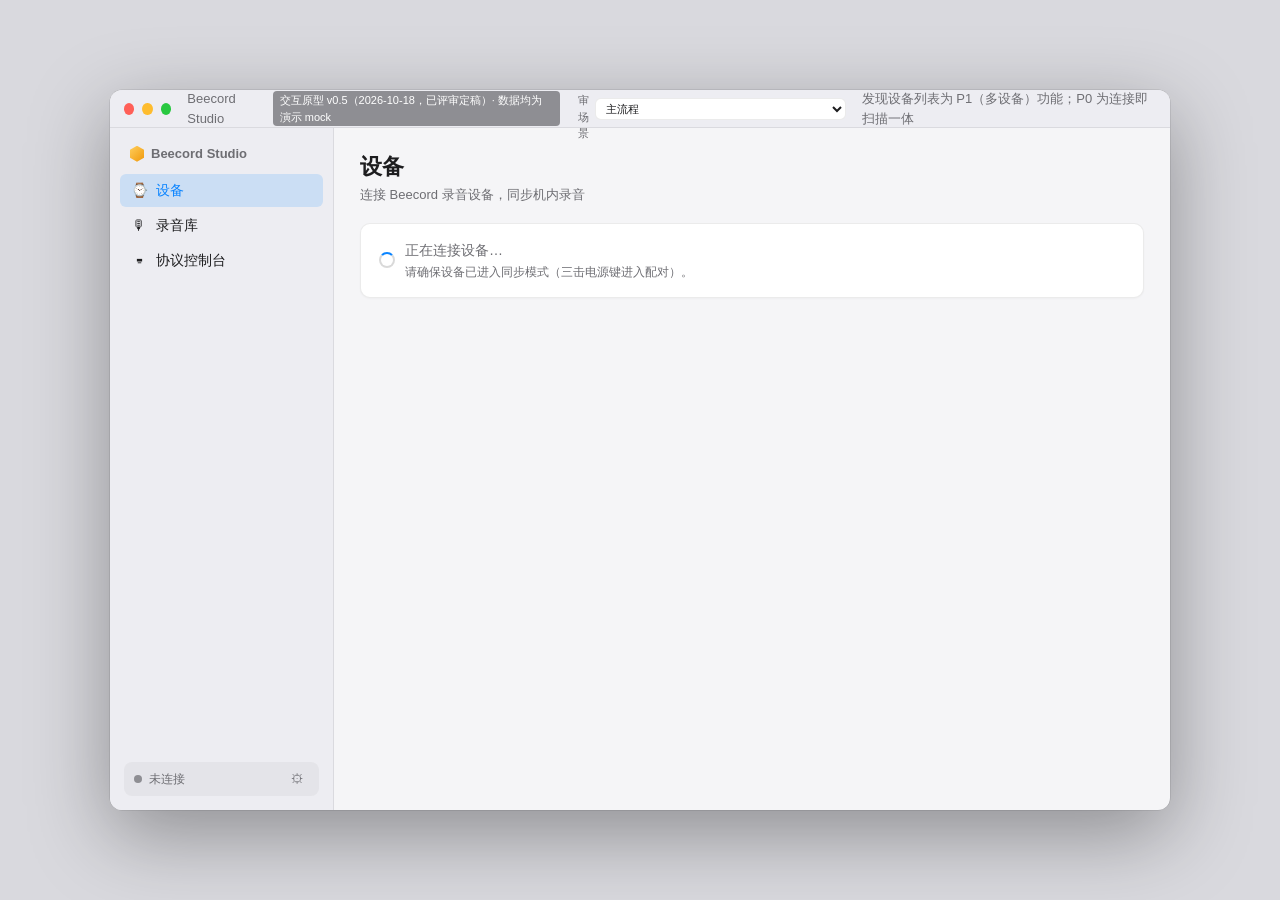
==== commit 2dcf6b26: "Add recording identity and time metadata" ====
--- a/docs/prototype/index.html
+++ b/docs/prototype/index.html
@@ -144,6 +144,12 @@
   .badge.tc-ready{color:var(--ok);background:rgba(48,209,88,.14)}
   /* P0-6 列表头：排序规则标注 */
   .lib-head{font-size:11px;color:var(--text3);padding:0 2px 2px;display:flex;justify-content:space-between}
+  .time-summary{display:grid;grid-template-columns:88px 1fr auto;gap:8px 12px;align-items:center;font-size:12px}
+  .time-summary .label{color:var(--text2)}
+  .time-summary .muted{color:var(--text3)}
+  .time-note{font-size:11px;color:var(--text3);line-height:1.5;margin-top:10px}
+  .time-editor{margin-top:12px;padding-top:12px;border-top:1px solid var(--border);display:flex;flex-wrap:wrap;gap:8px;align-items:center}
+  .time-editor input{background:var(--card);color:var(--text);border:1px solid var(--border);border-radius:6px;padding:6px 8px}
   /* P0-2 播放器占位（转码未完成） */
   .player-blocked{display:flex;flex-direction:column;align-items:center;gap:10px;padding:26px 0;color:var(--text2);font-size:13px}
   .player-blocked .err{color:var(--danger)}
@@ -230,9 +236,12 @@
   .con-send-area.disabled .con-input{opacity:.45;pointer-events:none}
   .con-disabled-tip{font:12px -apple-system;color:var(--warn);margin-bottom:8px}
   .con-log-empty{padding:24px;text-align:center;color:var(--text2);font-size:13px}
-  /* type 多选面板 */
-  #con-type-menu .mi{display:flex;align-items:center;gap:8px}
-  #con-type-menu .mi input{pointer-events:none}
+  /* type 多选内联面板（与实现对齐：3 列网格） */
+  .con-type-panel{background:var(--card2,#ececf0);border:1px solid var(--border);border-radius:8px;padding:8px 12px;margin-bottom:8px}
+  .con-type-panel-title{font-size:11px;color:var(--text2);margin-bottom:4px}
+  .con-type-grid{display:grid;grid-template-columns:repeat(3,150px);gap:2px 18px}
+  .con-type-grid label{display:flex;align-items:center;gap:5px;font-size:12px;cursor:pointer;white-space:nowrap}
+  .con-type-grid input{pointer-events:none}
   .con-log .dir.up{color:#64d2ff}
   .con-log .dir.dn{color:#30d158}
   .con-log .ty{color:#bf5af2}
@@ -271,6 +280,7 @@
         <option value="device-empty">已连接 · 设备无录音</option>
         <option value="library-empty">录音库为空</option>
         <option value="library-no-selection">录音库未选择</option>
+        <option value="library-time-unknown">录音库 · 历史时间未知 / 手动修正（已评审）</option>
         <option value="library-actions-a">录音库 · 操作行 方案A（导出合并·已定案）</option>
         <option value="library-actions-b">录音库 · 操作行 方案B（⋯ 收纳·未采纳）</option>
         <option value="library-actions-c">录音库 · 操作行 方案C（图标钮·未采纳）</option>
@@ -415,6 +425,24 @@
                 <!-- P0-2 转码未完成占位：与列表徽标联动 -->
                 <div class="player-blocked" id="player-blocked" style="display:none"></div>
               </div>
+              <div class="card" id="lib-time-card" style="display:none;margin-top:12px">
+                <div class="time-summary">
+                  <span class="label">录制时间</span>
+                  <span id="lib-recorded-at" data-ax="library.recordedAt.value" class="muted">未知</span>
+                  <button class="sm" id="btn-edit-recorded-at" data-ax="library.recordedAt.editButton">设置时间</button>
+                  <span class="label">导入时间</span>
+                  <span id="lib-imported-at" data-ax="library.importedAt.value">2026-11-22 22:45</span>
+                  <span></span>
+                </div>
+                <div class="time-note">旧录音没有可信起录时间；导入时间不能代替录制时间。手动修正只修改此 Mac 的元数据，不写回手表，后续同步不会覆盖人工值。</div>
+                <div class="time-editor" id="recorded-at-editor" data-ax="library.recordedAt.editor" style="display:none">
+                  <input type="date" id="recorded-at-date" data-ax="library.recordedAt.dateField" value="2026-11-22" aria-label="录制日期">
+                  <input type="time" id="recorded-at-time" data-ax="library.recordedAt.timeField" value="19:12" aria-label="录制时间">
+                  <button class="primary" id="btn-save-recorded-at" data-ax="library.recordedAt.saveButton">保存</button>
+                  <button class="sm" id="btn-cancel-recorded-at" data-ax="library.recordedAt.cancelButton">取消</button>
+                  <div class="time-note" style="width:100%;margin-top:0">保存后标注“手动”；录音标题保持不变。</div>
+                </div>
+              </div>
               <div class="card" id="lib-tabs-card" style="display:none">
                 <div class="tabs">
                   <div class="active" data-tab="transcript">转写</div>
@@ -460,11 +488,9 @@
               <option value="tx">上行 →（C→D）</option>
               <option value="rx">下行 ←（D→C）</option>
             </select>
-            <!-- type 多选下拉（拍板 A：17 种全列+名称，勾选取并集；AX console.typeFilter） -->
-            <span class="menu-anchor" id="con-type-anchor" data-ax="console.typeFilter">
-              <button class="sm" id="con-type-btn">类型 ▾</button>
-              <div class="menu" id="con-type-menu" style="max-height:300px;overflow-y:auto"></div>
-            </span>
+            <!-- type 多选（内联面板：与实现对齐——菜单弹层 Toggle AX id 不透传；AX console.typeFilter） -->
+            <button class="sm" id="con-type-btn" data-ax="console.typeFilter">类型 ▾</button>
+            <button class="sm" id="con-type-done" data-ax="console.typeFilter.done" style="display:none">完成</button>
             <!-- 文本过滤（AX console.filterField） -->
             <input id="con-text-filter" class="con-text" placeholder="文本过滤（payload/注释）" data-ax="console.filterField">
             <button class="sm" id="con-clear" data-ax="console.clearButton">清除</button>
@@ -480,6 +506,11 @@
           <div class="proto-tools" id="con-flood-switch" style="display:none">
             <span class="pt-label">评审控件 · 洪泛演示</span>
             <button class="ws-btn" id="con-flood-btn">注入一次下载的 chunk 流（12,847 块）</button>
+          </div>
+          <!-- type 多选内联面板（3 列网格 17 项，勾选态即 AX value；展开时显示） -->
+          <div class="con-type-panel" id="con-type-panel" style="display:none" data-ax="console.typeFilter.panel">
+            <div class="con-type-panel-title">类型过滤</div>
+            <div class="con-type-grid" id="con-type-grid"></div>
           </div>
           <!-- 发送区（未连接/同步中禁用；AX 见子元素） -->
           <div class="con-send-area" id="con-send-area">
@@ -601,7 +632,7 @@
 function toast(msg){ const t=$("toast"); t.textContent=msg; t.classList.add("show");
   clearTimeout(t._h); t._h=setTimeout(()=>t.classList.remove("show"),2200); }
 const fmtT = s => `${String(Math.floor(s/60)).padStart(2,"0")}:${String(Math.floor(s%60)).padStart(2,"0")}`;
-const SCENARIOS=new Set(["normal","no-device","device-empty","library-empty","library-no-selection","library-actions-a","library-actions-b","library-actions-c","bluetooth-off","console","console-disconnected","console-syncing"]);
+const SCENARIOS=new Set(["normal","no-device","device-empty","library-empty","library-no-selection","library-time-unknown","library-actions-a","library-actions-b","library-actions-c","bluetooth-off","console","console-disconnected","console-syncing"]);
 const requestedScenario=new URLSearchParams(location.search).get("state")||"normal";
 const SCENARIO=SCENARIOS.has(requestedScenario)?requestedScenario:"normal";
 $("prototype-scenario").value=SCENARIO;
@@ -760,6 +791,14 @@
   S.curLib=i; renderLib();
   const r=S.lib[i];
   $("lib-title").value=r.t;
+  const timeScenario=SCENARIO==="library-time-unknown";
+  $("lib-time-card").style.display=timeScenario?"":"none";
+  if(timeScenario){
+    $("recorded-at-editor").style.display="none";
+    $("lib-recorded-at").textContent=r.manualTime?`${r.manualTime}（手动）`:"未知";
+    $("lib-recorded-at").classList.toggle("muted",!r.manualTime);
+    $("btn-edit-recorded-at").textContent=r.manualTime?"修改":"设置时间";
+  }
   $("lib-tabs-card").style.display="";
   const ready=r.tc==="ready";
   $("player").style.display=ready?"":"none";
@@ -776,14 +815,36 @@
   $("pc-time").textContent=`00:00 / ${fmtT(r.dur)}`;
   genWave(); setProgress(0);
 }
+// 历史时间修正原型：内联面板；人工值只影响本地元数据，不改标题。
+function setRecordedAtEditor(open){
+  $("recorded-at-editor").style.display=open?"flex":"none";
+  if(open) $("recorded-at-date").focus();
+}
+$("btn-edit-recorded-at").onclick=()=>setRecordedAtEditor(true);
+$("btn-cancel-recorded-at").onclick=()=>setRecordedAtEditor(false);
+$("btn-save-recorded-at").onclick=()=>{
+  const r=S.lib[S.curLib];
+  r.manualTime=`${$("recorded-at-date").value} ${$("recorded-at-time").value}`;
+  r.m=`${r.manualTime.slice(5)} · ${fmtT(r.dur)}`;
+  setRecordedAtEditor(false);
+  selectLib(S.curLib);
+  toast("已保存手动录制时间");
+};
 // P0-7 已复核：跳设备页并触发连接（P0 连接即扫描一体）
 $("btn-library-sync").onclick=()=>{ showView("device"); if(!S.connected&&!S.scanned) startScan(); };
 $("btn-select-recent").onclick=()=>selectLib(0);
+function waveHeight(amplitude){
+  const a=Math.min(1,Math.abs(amplitude));
+  if(!a) return .03;
+  const db=20*Math.log10(a);
+  return Math.max(.03,Math.min(1,(db+60)/60));
+}
 function genWave(){
   const w=$("wave"); w.innerHTML="";
   for(let i=0;i<72;i++){
-    const h=12+Math.abs(Math.sin(i*1.7)+Math.sin(i*.53)*1.6)*22;
-    const b=document.createElement("i"); b.style.height=h+"px"; w.appendChild(b);
+    const speech=.003+Math.abs(Math.sin(i*1.7)+Math.sin(i*.53)*1.6)*.012;
+    const amplitude=(i<3||i>68)?.45:speech;
+    const b=document.createElement("i"); b.style.height=(waveHeight(amplitude)*52)+"px"; w.appendChild(b);
   }
 }
 function setProgress(sec){
@@ -1097,20 +1158,27 @@
   tip.textContent=msg; tip.style.display=msg?"block":"none";
   document.querySelectorAll("[data-cmd],#con-send").forEach(b=>b.disabled=!!msg);
 }
-/* ---- type 多选下拉（拍板 A：17 种全列+名称，并集） ---- */
-(function buildTypeMenu(){
-  const m=$("con-type-menu");
+/* ---- type 多选内联面板（17 种全列+名称，并集；与实现 3 列网格对齐） ---- */
+(function buildTypePanel(){
+  const g=$("con-type-grid");
   CON_TYPE_KEYS.forEach(t=>{
     const [name,dir]=CON_TYPES[t];
-    const mi=document.createElement("div"); mi.className="mi";
-    mi.innerHTML=`<input type="checkbox" id="ct-${t}"><label for="ct-${t}" style="cursor:pointer">${name} <span style="color:var(--text3)">0x${hex2(t)} ${dir==="tx"?"C→D":"D→C"}</span></label>`;
-    mi.onchange=e=>{ e.target.checked?S.conFilter.types.add(t):S.conFilter.types.delete(t); renderCon(); };
-    m.appendChild(mi);
+    const label=document.createElement("label");
+    label.innerHTML=`<input type="checkbox" id="ct-${t}"> ${name} <span style="color:var(--text3)">${dir==="tx"?"C→D":"D→C"}</span>`;
+    label.onchange=e=>{ e.target.checked?S.conFilter.types.add(t):S.conFilter.types.delete(t); updateTypeBtn(); renderCon(); };
+    g.appendChild(label);
   });
 })();
+function updateTypeBtn(){
+  $("con-type-btn").textContent=S.conFilter.types.size?`类型（${S.conFilter.types.size}）▾`:"类型 ▾";
+}
+function toggleTypePanel(show){
+  $("con-type-panel").style.display=show?"block":"none";
+  $("con-type-done").style.display=show?"":"none";
+}
 $("con-type-btn").onclick=e=>{e.stopPropagation();
-  document.querySelectorAll(".menu.show").forEach(x=>{if(x!==$("con-type-menu"))x.classList.remove("show");});
-  $("con-type-menu").classList.toggle("show");};
+  toggleTypePanel($("con-type-panel").style.display==="none");};
+$("con-type-done").onclick=()=>toggleTypePanel(false);
 /* ---- 绑定 ---- */
 document.querySelectorAll("[data-cmd]").forEach(b=>{
   b.onclick=()=>{ if(b.disabled) return; PRESETS[b.dataset.cmd](); };
@@ -1223,6 +1291,7 @@
   // 统一重置：候选场景会覆盖 S.lib / 操作行 / 详情列宽，其余场景从这里恢复默认
   S.lib=DEFAULT_LIB.map(r=>({...r})); S.curLib=null;
   $("width-switch").style.display="none";
+  $("lib-time-card").style.display="none";
   document.querySelector(".lib-detail").style.width="";
   renderActions("current");
   if(SCENARIO==="no-device"){
@@ -1233,6 +1302,16 @@
     S.lib=[]; S.curLib=null; renderLib(); showView("library"); startScan();
   }else if(SCENARIO==="library-no-selection"){
     S.curLib=null; renderLib(); showView("library"); startScan();
+  }else if(SCENARIO==="library-time-unknown"){
+    S.lib=[{t:"REC_0002.OGG",m:"未知时间 · 0:03",dur:3,tc:"ready",tr:"none"}];
+    renderLib(); showView("library"); selectLib(0);
+    if((new URLSearchParams(location.search).get("demo"))==="edit"){
+      setTimeout(()=>setRecordedAtEditor(true),300);
+    }else if((new URLSearchParams(location.search).get("demo"))==="saved"){
+      S.lib[0].manualTime="2026-11-22 19:12";
+      S.lib[0].m="11-22 19:12 · 0:03";
+      selectLib(0);
+    }
   }else if(SCENARIO==="library-actions-a"||SCENARIO==="library-actions-b"||SCENARIO==="library-actions-c"){
     // 操作行方案场景（A 已定案 2026-10-17 实现为产品形态；B/C 未采纳，留作历史对照）：
     // NPR 三条 mock + 方案操作行 + 窗口宽模拟控件（默认 1024，URL ?w=1280|1024|900）
@@ -1266,7 +1345,7 @@
     if(demo==="list"){ PRESETS.list(); setTimeout(()=>PRESETS.info(),500); setTimeout(()=>PRESETS.begin(),900); }
     else if(demo==="flood"){ conFloodInject(); }
     else if(demo==="expand"){ PRESETS.list(); setTimeout(()=>{S.conExpanded.add(S.conLog[0].id);renderCon();},400); }
-    else if(demo==="typemenu"){ $("con-type-menu").classList.add("show"); }
+    else if(demo==="typemenu"){ toggleTypePanel(true); }
     else if(demo==="export"){
       if(!S.conLog.length) PRESETS.list();
       setTimeout(()=>{
